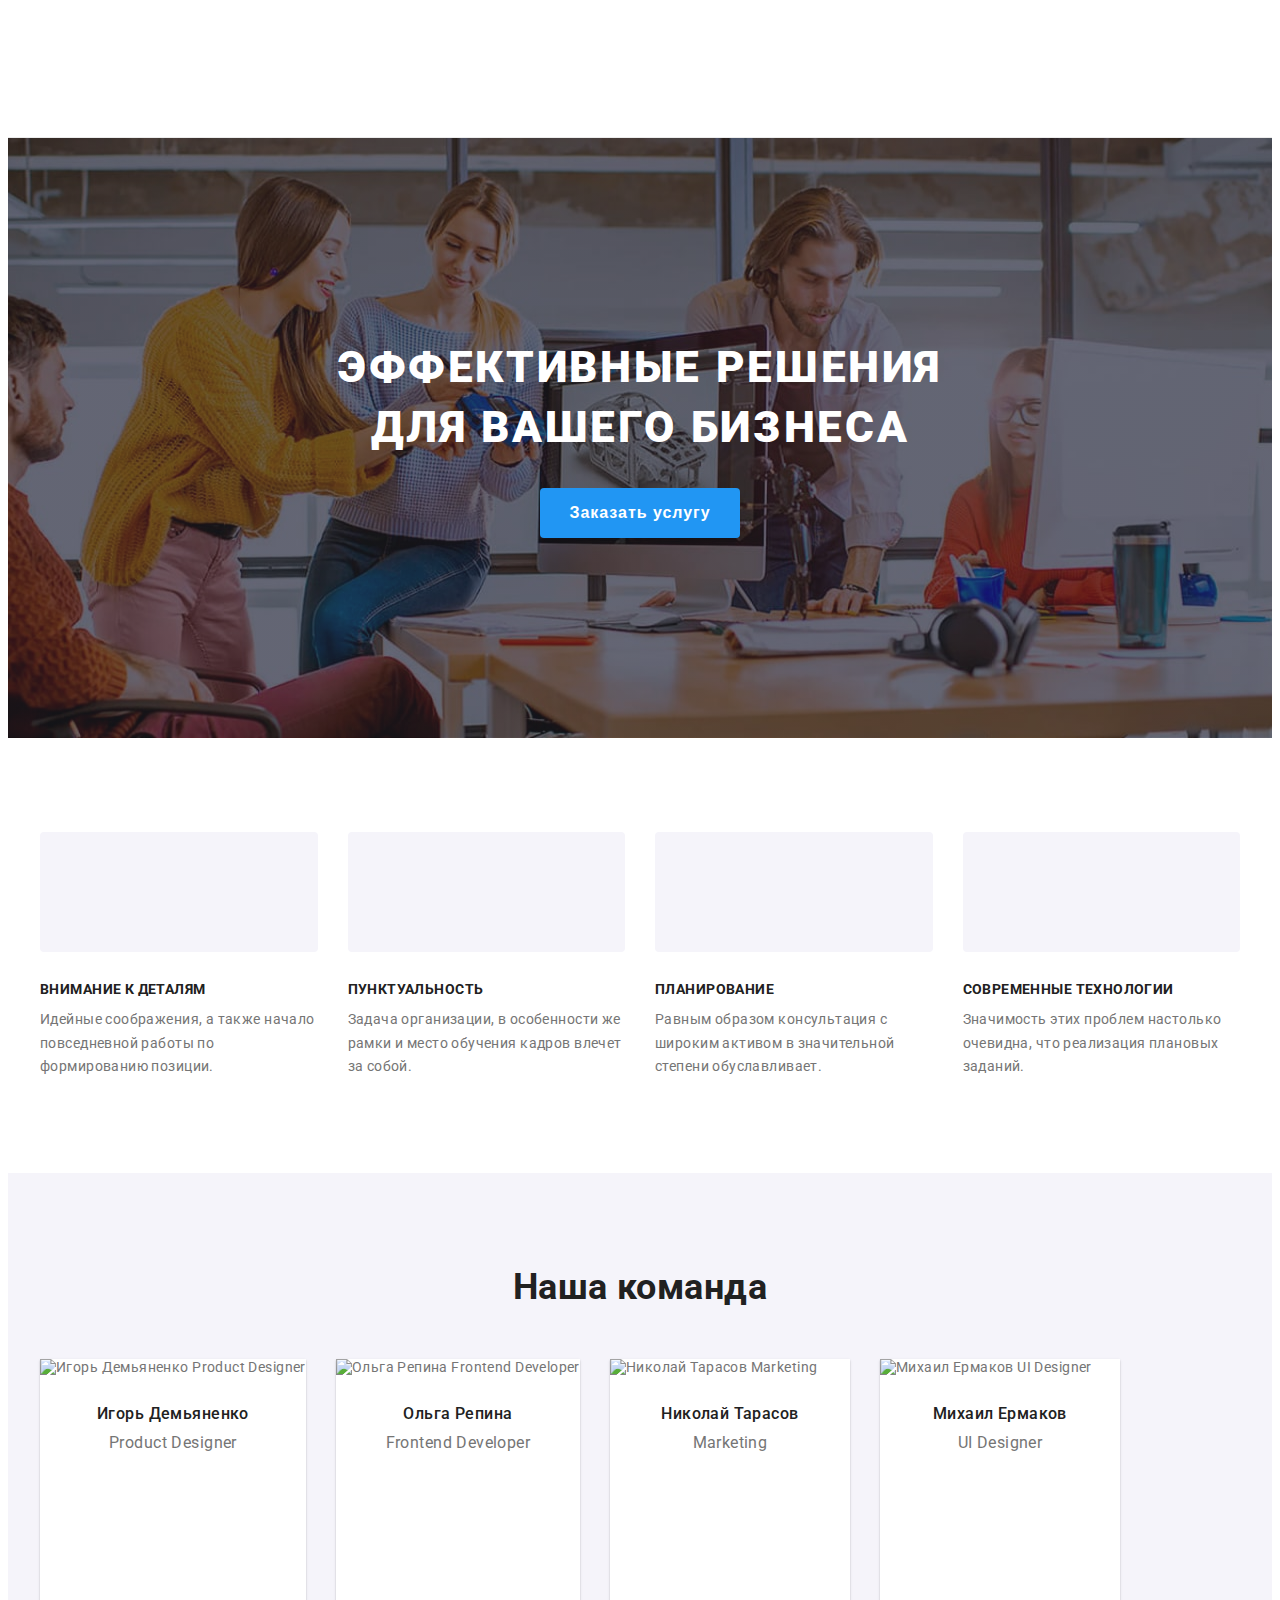
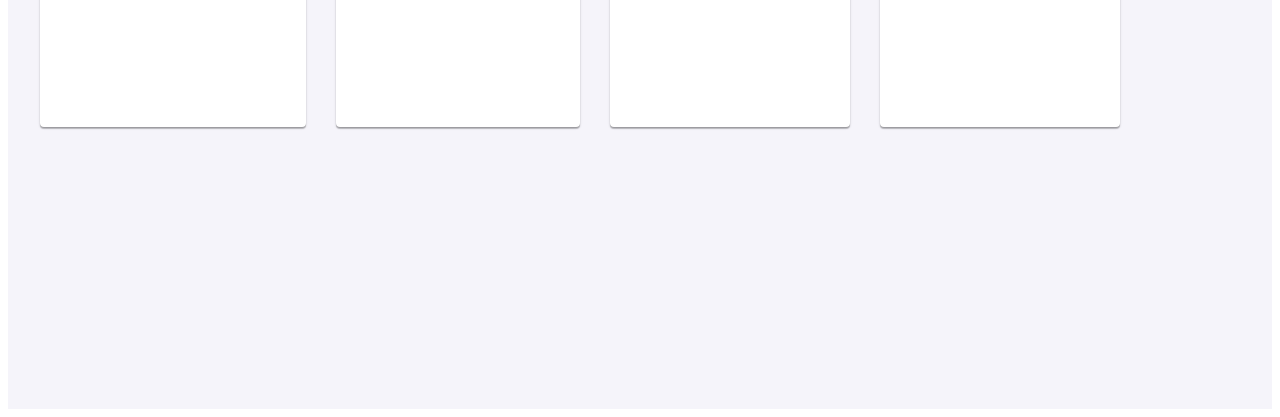
==== index.html @ f674609f "перші секції" ====
<!DOCTYPE html>
<html lang="ru">

<head>
    <meta charset="UTF-8">
    <meta http-equiv="X-UA-Compatible" content="IE=edge">
    <meta name="viewport" content="width=device-width, initial-scale=1.0">
    <title>WebStudio</title>
    <link rel="preconnect" href="https://fonts.googleapis.com">
    <link rel="preconnect" href="https://fonts.gstatic.com" crossorigin>
    <link href="https://fonts.googleapis.com/css2?family=Raleway:wght@700&family=Roboto:wght@400;500;700;900&display=swap" rel="stylesheet">
    <link rel="stylesheet" href="https://cdnjs.cloudflare.com/ajax/libs/modern-normalize/1.1.0/modern-normalize.min.css" integrity="sha512-wpPYUAdjBVSE4KJnH1VR1HeZfpl1ub8YT/NKx4PuQ5NmX2tKuGu6U/JRp5y+Y8XG2tV+wKQpNHVUX03MfMFn9Q==" crossorigin="anonymous" referrerpolicy="no-referrer"/>
    <link rel="stylesheet" href="./css/style.css">
    <link rel="stylesheet" href="./css/main.min.css">
</head>
<body>
    <!--------------------------------- HEADER ------------->
     <header class="header">
        <!-- <div class="container">
            <a href="./index.html" class="header__logo logo link">
                <span class="header__logo__style"> Web</span>Studio
            </a>
            <nav class="navigation">
                <ul class="menu-list list">
                    <li class=" menu-list__item "> 
                        <a href="./index.html" class="menu-list__link link current">Студия</a>
                    </li>
                    <li class=" menu-list__item "> 
                        <a href="./portfolio.html" class="menu-list__link link ">Портфолио </a>
                    </li>
                    <li class=" menu-list__item">
                        <a href="" class="menu-list__link link">Контакты </a>
                    </li>
                </ul>
            </nav>
            <ul class="connect list">
                <li class="connect__item">
                    <a href="mailto:info@devstudio.com" class="connect__mail link ">
                        <svg class="header-letter" width="16" height="12">
                        <use href="./images/icons.svg#icon-letter"></use>
                      </svg>info@devstudio.com</a>
                </li>
                <li class="connect__item">
                    <a href="Tel:+380961111111" class="connect__tel link ">
                        <svg class="header-letter" width="10" height="16">
                        <use href="./images/icons.svg#icon-phone"></use>
                      </svg> +380961111111 </a>
                </li>
            </ul>
        </div> -->
    </header> 
    <!----------------------------- HERO ---------------->
    <main>
        <section class="hero">
            <div class="conteiner">
                <h1 class="hero__tittle"> Эффективные решения для вашего бизнеса
                </h1>
                <button type="button" class="hero__btn" data-modal-open> Заказать услугу</button > 
            </div> 
        </section>
        <!-----------------------------ADVANTAGE ---------------->
        <section class="advantage">
            <div class="container">
                <ul class="advantage-list list">
                    <li class="advantage-list__item">
                        <div class="advantage-icons" >
                        <svg class="icons" width="70" height="70">
                            <use href="./images/icons.svg#icon-antenna"></use>
                        </svg>
                    </div>
                        <h3 class="advantage-list__item__tittle">Внимание к деталям</h3>
                        <p class="advantage-list__item__sub-tittle">Идейные соображения, а также начало повседневной работы по формированию позиции.</p>
                    </li>
                    <li class="advantage-list__item">
                        <div class="advantage-icons">
                        <svg class="icons" width="70" height="70">
                            <use href="./images/icons.svg#icon-clock"></use>
                        </svg>
                    </div>
                        <h3 class="advantage-list__item__tittle">Пунктуальность</h3>
                        <p class="advantage-list__item__sub-tittle">Задача организации, в особенности же рамки и место обучения кадров влечет за собой.</p>
                    </li>
                    <li class="advantage-list__item">
                        <div class="advantage-icons">
                        <svg class="icons" width="70" height="70">
                            <use href="./images/icons.svg#icon-diagram"></use>
                        </svg>
                    </div>
                        <h3 class="advantage-list__item__tittle">Планирование</h3>
                        <p class="advantage-list__item__sub-tittle">Равным образом консультация с широким активом в значительной степени обуславливает.</p>
                    </li>
                    <li class="advantage-list__item">
                        <div class="advantage-icons">
                        <svg class="icons" width="70" height="70">
                            <use href="./images/icons.svg#icon-astronaut"></use>
                        </svg>
                    </div>
                        <h3 class="advantage-list__item__tittle">Современные технологии</h3>
                        <p class="advantage-list__item__sub-tittle">Значимость этих проблем настолько очевидна, что реализация плановых заданий.</p>
                    </li>
                </ul>
            </div>
        </section> 
        <!-----------------------------WORK ---------------->
        <!-- <section class="work">
            <div class="container">
                <h2 class="work__tittle ">Чем мы занимаемся</h2>
                <ul class="work-list list">
                    <li class="work-list__item"> 
                        <p class="work-list__text">Десктопные приложения</p>
                        <img src="./images/img1.jpg " alt="Планирование" width=370>
                    </li>
                    <li class="work-list__item">
                        <p class="work-list__text">Мобильные приложения</p>
                         <img src="./images/img2.jpg " alt="Веб розробка " width=370>
                        </li>
                    <li class="work-list__item">
                        <p class="work-list__text">Дизайнерские решения</p>
                        <img src=" ./images/img3.jpg " alt="Дизайн " width=370>
                    </li>
                </ul>
            </div>
        </section> -->
        <!-----------------------------TEAM ---------------->
        <section class="team">
            <div class="container">
                <h2 class="team__tittle ">Наша команда</h2>
                <ul class="team-list list">
                    <li class="team-list__item"> 
                        <picture>
                            <source srcset="" media="(min-width:1200px)">
                        <source srcset="" media="(min-width:768px)">
                    <source srcset="" media="(min-width:480px)">
                    <img src=" ./images/team1.jpg " alt="Игорь Демьяненко Product Designer ">
            <!-- <source srcset="./img/igor-1x.jpg 1x, ./img/igor-2x.jpg 2x" media="(min-width: 1200px)" /> -->

                </picture>
                       
                        <div class="team-name">
                            <h3 class="team-name__tittle"> Игорь Демьяненко</h3>
                            <p class="team-name__sub-text" lang="en">Product Designer</p>
                            <ul class="icons-list list">
                                <li class="icons-list__item">
                                    <a href=""class="icons-list__link link">
                                    <svg   width="20" height="20">
                                        <use href="./images/icons.svg#icon-instagram">
                                </use></svg></a></li>
                                <li class="icons-list__item">
                                    <a href=""class="icons-list__link link">
                                    <svg   width="20" height="20">
                                        <use href="./images/icons.svg#icon-twitter">
                                </use></svg></a></li>
                                <li class="icons-list__item">
                                    <a href=""class="icons-list__link link">
                                    <svg   width="20" height="20">
                                        <use href="./images/icons.svg#icon-facebook">
                                </use></svg></a></li>
                                <li class="icons-list__item">
                                    <a href=""class="icons-list__link link">
                                    <svg   width="20" height="20">
                                        <use href="./images/icons.svg#icon-linkedin">
                                </use></svg></a></li>
                            </ul>
                        </div>
                    </li>
                    <li class="team-list__item">
                        <img src=" ./images/team2.jpg " alt="Ольга Репина Frontend Developer " width=270>
                        <div class="team-name">
                            <h3 class="team-name__tittle">Ольга Репина </h3>
                            <p class="team-name__sub-text" lang="en">Frontend Developer</p>
                            <ul class="icons-list list">
                                <li class="icons-list__item">
                                    <a href=""class="icons-list__link link" >
                                    <svg  width="20" height="20">
                                        <use href="./images/icons.svg#icon-instagram">
                                </use></svg></a></li>
                                <li class="icons-list__item">
                                    <a href=""class="icons-list__link link">
                                    <svg   width="20" height="20">
                                        <use href="./images/icons.svg#icon-twitter">
                                </use></svg></a></li>
                                <li class="icons-list__item">
                                    <a href=""class="icons-list__link link">
                                    <svg   width="20" height="20">
                                        <use href="./images/icons.svg#icon-facebook">
                                </use></svg></a></li>
                                <li class="icons-list__item">
                                <a href=""class="icons-list__link link" >
                                    <svg  width="20" height="20">
                                        <use href="./images/icons.svg#icon-linkedin">
                                </use></svg></a></li>
                            </ul>
                        </div>
                    </li>
                    <li class="team-list__item">
                        <img src=" ./images/team3.jpg " alt="Николай Тарасов Marketing " width=270>
                        <div class="team-name">
                            <h3 class="team-name__tittle">Николай Тарасов </h3>
                            <p class="team-name__sub-text" lang="en">Marketing</p>
                            <ul class="icons-list list">
                                <li class="icons-list__item">
                                    <a href=""class="icons-list__link link">
                                    <svg   width="20" height="20">
                                        <use href="./images/icons.svg#icon-instagram">
                                </use></svg></a></li>
                                <li class="icons-list__item">
                                    <a href=""class="icons-list__link link">
                                    <svg   width="20" height="20">
                                        <use href="./images/icons.svg#icon-twitter">
                                </use></svg></a></li>
                                <li class="icons-list__item">
                                    <a href=""class="icons-list__link link" >
                                    <svg  width="20" height="20">
                                        <use href="./images/icons.svg#icon-facebook">
                                </use></svg></a></li>
                                <li class="icons-list__item">
                                    <a href=""class="icons-list__link link">
                                    <svg   width="20" height="20">
                                        <use href="./images/icons.svg#icon-linkedin">
                                </use></svg></a></li>
                            </ul>
                        </div>
                    </li>
                    <li class="team-list__item">
                        <img src="./images/team4.jpg " alt=" Михаил Ермаков UI Designer " width=270>
                        <div class="team-name">
                            <h3 class="team-name__tittle">Михаил Ермаков </h3>
                            <p class="team-name__sub-text" lang="en">UI Designer</p>
                            <ul class="icons-list list">
                                <li class="icons-list__item">
                                    <a href="" class="icons-list__link link">
                                    <svg   width="20" height="20">
                                        <use href="./images/icons.svg#icon-instagram">
                                </use></svg></a></li>
                                <li class="icons-list__item">
                                    <a href=""class="icons-list__link link">
                                    <svg   width="20" height="20">
                                        <use href="./images/icons.svg#icon-twitter">
                                </use></svg></a></li>
                                <li class="icons-list__item">
                                    <a href=""class="icons-list__link link">
                                    <svg   width="20" height="20">
                                        <use href="./images/icons.svg#icon-facebook">
                                </use></svg></a></li>
                                <li class="icons-list__item">
                                    <a href="" class="icons-list__link link">
                                    <svg   width="20" height="20">
                                        <use href="./images/icons.svg#icon-linkedin">
                                </use></svg></a></li> 
                            </ul>
                        </div>
                    </li>
                </ul>
            </div>
        </section>
        <!-----------------------------CLIENTS---------------->
        <!-- <section class="clients">
            <div class="container">
            <h2 class="clients__tittle">Постоянные клиенты</h2>
            <ul class="clients-list list">
                <li class="clients-list__item">
                    <a href="" class="clients-list__link link">
                    <svg width="106" height="60">
                        <use href="./images/icons.svg#icon-logo1">
                    </use></svg></a></li>
                <li class="clients-list__item">
                    <a href="" class="clients-list__link link">
                    <svg width="106" height="60">
                        <use href="./images/icons.svg#icon-logo2">
                    </use></svg></a></li>
                <li class="clients-list__item">
                    <a href="" class="clients-list__link link">
                    <svg width="106" height="60">
                        <use href="./images/icons.svg#icon-logo3">
                    </use></svg></a></li>
                <li class="clients-list__item">
                    <a href="" class="clients-list__link link">
                    <svg width="106" height="60"
                    ><use href="./images/icons.svg#icon-logo4">
                    </use></svg></a></li>
                <li class="clients-list__item">
                    <a href="" class="clients-list__link link">
                    <svg width="106" height="60">
                        <use href="./images/icons.svg#icon-logo5">
                    </use></svg></a></li>
                <li class="clients-list__item">
                    <a href="" class="clients-list__link link">
                    <svg width="106" height="60">
                        <use href="./images/icons.svg#icon-logo6">
                    </use></svg></a></li>
            </ul></div>
        </section>
    </main> -->
    <!-----------------------------FOOTER-CONTACTS---------------->
    <!-- <footer class="footer">
        <div class=" container">
           <div class="contact">
                <a href="./index.html" class="footer__logo link">
            <span class="footer__logo__style"> Web</span>Studio
        </a>
        <address class="address ">
        <ul class="address-list list">
            <li class="address-list__item">
                <a href="https://goo.gl/maps/p9jRP7iRodz7BPSg7
                " class="address-list__item__link link" target="_blank">
                 г. Киев, пр-т Леси Украинки, 26
                </a>
            </li>
            <li class="address-list__item">
                <a href="mailto:info@devstudio.com" class="address-list__mail-link link ">
                    info@devstudio.com
                </a>
            </li>
            <li class="address-list__item">
                <a href="Tel:+380961111111" class="address-list__tel-link link">
                     +380961111111
                    </a>
            </li>
        </ul>
        </address>
    </div> -->
    <!-- ------------------------------------FOOTER-CONTACTS-ICONS-------------------- --------- -->
            <!-- <div class="contacts-icons">
                <h2 class="contacts-icons__tittle">присоединяйтесь</h2>
                <ul class="contacts-icons-list list">
                    <li class="contacts-icons-list__item">
                        <a href="" class="contacts-icons-list__link link">
                            <svg width="20" height="20">
                                <use href="./images/icons.svg#icon-instagram">
                                </use></svg></a></li>
                    <li class="contacts-icons-list__item">
                        <a href="" class="contacts-icons-list__link link">
                            <svg width="20" height="20">
                                <use href="./images/icons.svg#icon-twitter">
                                </use></svg></a></li>
                    <li class="contacts-icons-list__item">
                        <a href="" class="contacts-icons-list__link link">
                            <svg width="20" height="20">
                                <use href="./images/icons.svg#icon-facebook">
                                </use></svg></a></li>
                    <li class="contacts-icons-list__item">
                        <a href="" class="contacts-icons-list__link link">
                            <svg width="20" height="20">
                                <use href="./images/icons.svg#icon-linkedin">
                                </use></svg></a></li>
            </div> -->
        <!-- --------------------------------SUBSCRIBE------------------------------- -->
        <!-- <div class="subscribe">
        <form class="subscribe-form ">
        <div class="subscribe-mail">
        <label for="subscribe-mail" class="subscribe-mail__label">Подпишитесь на рассылку</label>
        <input class="subscribe-mail__input" type="email" name="email" id="subscribe-mail" autofocus required placeholder="E-mail">
        </div>
        <button type="submit" class="subscribe-form__button">Подписаться
            <svg class="subscribe-form__icon" width="24" height="24">
                <use href="./images/icons.svg#icon-telegram"></use></svg>
        </button>
    </form>
    </div>
    </div>
    </footer> -->
    <!-------------------- --------MODAL-------------------------->
    <!-- <div class="backdrop is-hidden" data-modal> 
        <div class="modal" >
            <button class="modal__button" type="button" data-modal-close>
            <svg class="modal__icon-vector" width="11" height="11">
            <use href="./images/icons.svg#icon-vector">
            </use>
            </svg>
            </button>
    <p class="modal__tittle" >Оставьте свои данные, мы вам перезвоним</p> -->
    <!-- --------------ORDER-FORM---------------- -->
    <!-- <form name="signup_form" autocomplete="on" novalidate class="order">
        <div class="field">
            <label for="name" class="field__label">Имя</label>
           <div class="wrap">
            <input class="wrap__input"  type="text" name="username" id="name" autofocus required  />
            <svg class="wrap__icon" width="18"  height="18" >
                <use href="./images/icons.svg#icon-person"></use>
            </svg>
            </div>
        </div>
        <div class="field">
            <label for="tel" class="field__label"> Телефон</label>
            <div class="wrap">
            <input class="wrap__input" type="tel" name="tel" id="tel" autofocus required> 
        <svg class="wrap__icon" width="18" height="18" >
            <use href="./images/icons.svg#icon-number"></use>
        </svg>
        </div></div>
        <div class="field">
            <label for="mail" class="field__label">Почта</label>
            <div class="wrap">
            <input class="wrap__input"  type="email" name="email" id="mail" autofocus required>
        <svg class="wrap__icon" width="18" height="18" >
            <use href="./images/icons.svg#icon-email"></use>
        </svg>
        </div></div>
        <div class="field">
        <label for="coment" class="field__label">Комментарий</label>
        <textarea class="field__coment" name="" id="coment" cols="30" rows="10" placeholder="Введите текст" autofocus>
        </textarea>
        </div>
        <div class="license">
            <label  class="license__text">
                <input class="license__input" type="checkbox" name="privacy"/>
                <svg class="license__icon" width="16" height="15">
                <use href="./images/icons.svg#icon-check">
                </use>
            </svg>
            Соглашаюсь с рассылкой и принимаю
                <a href="" class="license__link">Условия договора</a></label>
            </div>
        <button type="submit" class="order__btn">Отправить</button>
    </form>
    </div>
</div> -->
    <script src="./js/modal.js#icon-vector"> 
    </script>
</body>
</html>
---- css/main.min.css ----
:root{--header-color: #ffffff;--first-tittle-color: #ffffff;--second-tittle-color: #212121;--text-tittle-color: #757575;--accent-color: #2196f3;--basic-color: #2f303a;--contacts-color: rgba(255, 255, 255, 0.6);--background-team: #F5F4FA;--icon: #AFB1B8;--border-color-one: rgba(33, 33, 33, 0.2);--first-item-color: #EEEEEE}p,h1,h2,h3,h4,h5,h6{margin:0}ul,ol{margin:0;padding:0}button{cursor:pointer}.container{width:100%;padding-left:15px;padding-right:15px;margin:0 auto}@media screen and (min-width: 480px){.container{max-width:480px}}@media screen and (min-width: 768px){.container{max-width:768px}}@media screen and (min-width: 1200px){.container{max-width:1200px}}body{font-family:"Roboto", sans-serif;color:var(--text-tittle-color);letter-spacing:0.03em;font-size:14px;background-color:var(--first-tittle-color)}.list{list-style:none}.link{text-decoration:none}.header{padding-top:24px;padding-bottom:25px;min-height:80px;border-bottom:1px solid #ECECEC}.header .container,.header .navigation{display:flex;align-items:center}.navigation{display:none}.header__logo{font-family:'Raleway';font-weight:700;font-size:26px;line-height:1.19;margin-right:93px;color:var(--second-tittle-color)}.header__logo__style{color:var(--accent-color)}.menu-list{display:flex;margin-left:auto}.menu-list__item:not(:last-child){margin-right:50px}.menu-list__link{font-weight:500;font-size:14px;line-height:1.14;letter-spacing:0.02em;color:var(--second-tittle-color);transition:color 250ms cubic-bezier(0.4, 0, 0.2, 1)}.menu-list__link:hover,.menu-list__link:focus{color:var(--accent-color)}.current{position:relative}.current:after{display:block;content:"";width:100%;height:4px;position:absolute;bottom:-33px;background-color:var(--accent-color);color:var(--accent-color);transition:fill 250ms cubic-bezier(0.4, 0, 0.2, 1)}.header-letter{margin-right:10px;fill:currentColor}.connect{display:flex;margin-left:auto}.connect{display:none}.connect__mail,.connect__tel{font-weight:500;font-size:14px;line-height:1.14;letter-spacing:0.02em;display:flex;color:var(--text-tittle-color);transition:color 250ms cubic-bezier(0.4, 0, 0.2, 1)}.connect__mail{margin-right:30px}.connect__mail:hover,.connect__mail:focus{color:var(--accent-color)}.connect__tel:hover,.connect__tel:focus{color:var(--accent-color)}.hero{padding-top:118px;padding-bottom:118px;background-image:linear-gradient(to top, rgba(47,48,58,0.4), rgba(47,48,58,0.4)),url(../images/hero-mobile-1x-min.jpg);max-width:1600px;background-repeat:no-repeat;background-position:center;background-size:cover;margin-left:auto;margin-right:auto}@media (min-device-pixel-ratio: 2), (min-resolution: 192dpi), (min-resolution: 2dppx){.hero{background-image:linear-gradient(to top, rgba(47,48,58,0.4), rgba(47,48,58,0.4)),url(../images/hero-mobile-2x-min.jpg)}}@media screen and (min-width: 768px){.hero{background-image:linear-gradient(to top, rgba(47,48,58,0.4), rgba(47,48,58,0.4)),url(../images/hero-tablet-1x-min.jpg)}}@media screen and (min-width: 768px) and (min-device-pixel-ratio: 2), screen and (min-width: 768px) and (min-resolution: 192dpi), screen and (min-width: 768px) and (min-resolution: 2dppx){.hero{background-image:linear-gradient(to top, rgba(47,48,58,0.4), rgba(47,48,58,0.4)),url(../images/hero-tablet-2x-min.jpg)}}@media screen and (min-width: 1200px){.hero{padding-top:200px;padding-bottom:200px;background-image:linear-gradient(to top, rgba(47,48,58,0.4), rgba(47,48,58,0.4)),url(../images/hero-desck-top-1x-min.jpg)}}@media screen and (min-width: 1200px) and (min-device-pixel-ratio: 2), screen and (min-width: 1200px) and (min-resolution: 192dpi), screen and (min-width: 1200px) and (min-resolution: 2dppx){.hero{background-image:linear-gradient(to top, rgba(47,48,58,0.4), rgba(47,48,58,0.4)),url(../images/hero-desck-top-2x-min.jpg)}}.hero__tittle{font-weight:900;font-size:26px;line-height:1.62;text-align:center;letter-spacing:0.06em;text-transform:uppercase;max-width:360px;margin-left:auto;margin-right:auto;margin-bottom:30px;color:var(--first-tittle-color)}@media screen and (min-width: 1200px){.hero__tittle{font-size:44px;line-height:1.36;max-width:696px}}.hero__btn{font-weight:700;font-size:16px;line-height:1.88;display:block;align-items:center;text-align:center;letter-spacing:0.06em;margin-left:auto;margin-right:auto;background:var(--accent-color);box-shadow:0px 4px 4px rgba(0,0,0,0.15);border-radius:4px;border:none;min-width:200px;height:50px;color:var(--first-tittle-color)}.backdrop{position:fixed;width:100%;height:100%;background:rgba(0,0,0,0.2);top:0;opacity:1;transition:opacity 250ms cubic-bezier(0.4, 0, 0.2, 1),visibility 250ms cubic-bezier(0.4, 0, 0.2, 1)}.modal{padding-left:41px;padding-top:40px;padding-right:39px;padding-bottom:40px;position:absolute;top:50%;left:50%;transform:translate(-50%, -50%);width:528px;min-height:581px;background:var(--first-tittle-color);box-shadow:0px 1px 3px rgba(0,0,0,0.12),0px 1px 1px rgba(0,0,0,0.14),0px 2px 1px rgba(0,0,0,0.2);border-radius:4px}.modal__icon-vector:hover,.modal__icon-vector:focus{fill:var(--accent-color)}.is-hidden{opacity:0;pointer-events:none;visibility:hidden}.modal__button{position:absolute;right:8px;top:10px;width:30px;height:30px;background:var(--first-tittle-color);border:1px solid rgba(0,0,0,0.1);box-sizing:border-box;border-radius:100%;display:flex;align-items:center;justify-content:center}.modal__tittle{margin-bottom:12px;font-weight:700;font-size:20px;line-height:1, 15;text-align:center;color:var(--second-tittle-color);text-align:center}.field{margin-bottom:10px}.field__label{font-weight:400;font-size:12px;line-height:1, 6;letter-spacing:0.01em;color:var(--text-tittle-color)}.wrap{margin-top:4px;position:relative}.wrap__input{width:448px;height:40px;border:1px solid var(--border-color-one);box-sizing:border-box;border-radius:4px;padding-left:30px;padding-top:11px;padding-bottom:11px;outline:none}.wrap__input:focus{border-color:var(--accent-color)}.wrap__icon{position:absolute;left:8px;top:50%;transform:translateY(-50%)}.wrap__input:focus+.wrap__icon{fill:var(--accent-color)}.field__coment{margin-top:4px;padding-left:16px;padding-top:12px;width:448px;height:120px;border:1px solid var(--border-color-one);box-sizing:border-box;resize:none}.field__coment:focus{outline-color:var(--accent-color)}.license{display:flex;justify-content:center;margin:0 auto;margin-top:20px;margin-bottom:30px;width:100%;line-height:1.71}.license__icon{box-shadow:0px 1px 3px rgba(0,0,0,0.12),0px 1px 1px rgba(0,0,0,0.14),0px 2px 1px rgba(0,0,0,0.2);border-radius:4px;border:2px solid var(--second-tittle-color);fill:transparent}.license__input{-webkit-appearance:none;-moz-appearance:none;appearance:none}.license__input:checked+.license__icon{background-color:var(--accent-color);border:none;fill:var(--first-tittle-color)}.license__link{color:var(--accent-color)}.order__btn{margin:0 auto;color:var(--first-tittle-color);background-color:var(--accent-color);box-shadow:0px 4px 4px rgba(0,0,0,0.15);border-radius:4px;border:none;font-weight:700;font-size:16px;line-height:1.88;display:block;align-items:center;text-align:center;letter-spacing:0.06em;padding:10px 55px}.advantage{padding-top:60px;padding-bottom:60px}@media screen and (min-width: 1200px){.advantage{padding-top:94px;padding-bottom:94px}}.advantage-list{margin-bottom:-30px}@media screen and (min-width: 768px){.advantage-list{display:flex;margin-right:-30px;flex-wrap:wrap}}.advantage-list__item{margin-bottom:30px}@media screen and (min-width: 768px){.advantage-list__item{width:calc(100% / 2 - 30px);margin-right:30px}}@media screen and (min-width: 1200px){.advantage-list__item{width:calc(100% / 4 - 30px)}}.advantage-icons{height:120px;background:var(--background-team);border-radius:4px;display:flex;align-items:center;justify-content:center;margin-bottom:30px}.advantage-list__item__tittle{line-height:1.14;text-transform:uppercase;font-size:14px;letter-spacing:0.03em;color:var(--second-tittle-color);margin-bottom:10px;text-align:center}@media screen and (min-width: 768px){.advantage-list__item__tittle{text-align:left}}.advantage-list__item__sub-tittle{font-size:14px;line-height:1.71;letter-spacing:0.03em;color:var(--text-tittle-color)}.work{padding-bottom:94px}.work__tittle{margin-bottom:50px;font-size:36px;line-height:1.16;text-align:center;color:var(--second-tittle-color)}.work-list{display:flex;position:relative}.work-list__text{bottom:5px;width:370px;height:70px;padding-top:27px;padding-bottom:27px;position:absolute;font-style:normal;font-weight:700;font-size:14px;line-height:1.14;text-align:center;text-transform:uppercase;background:rgba(47,48,58,0.8);color:var(--first-tittle-color)}.work-list__item:not(:last-child){margin-right:30px}.team{min-height:648px;background:var(--background-team);padding-bottom:94px;padding-top:94px}.team__tittle{margin-bottom:50px;font-size:36px;line-height:1.16;text-align:center;color:var(--second-tittle-color)}.team-list{display:flex}.team-list__item{background-color:var(--first-tittle-color);max-width:270px;min-height:368px;box-shadow:0px 1px 3px rgba(0,0,0,0.12),0px 1px 1px rgba(0,0,0,0.14),0px 2px 1px rgba(0,0,0,0.2);border-radius:0px 0px 4px 4px}.team-list__item:not(:last-child){margin-right:30px}.team-name{padding-top:30px;padding-bottom:30px}.team-name__tittle{font-weight:500;font-size:16px;line-height:1.18;text-align:center;color:var(--second-tittle-color)}.team-name__sub-text{margin-top:10px;font-size:16px;line-height:1.18;text-align:center}.icons-list{margin:16px 32px 0 32px;display:flex;justify-content:center}.icons-list:not(:last-child){margin-right:10px}.icons-list__link{display:flex;justify-content:center;align-items:center;border-radius:50%;width:44px;height:44px;fill:var(--icon);transition:fill 250ms cubic-bezier(0.4, 0, 0.2, 1),background-color 250ms cubic-bezier(0.4, 0, 0.2, 1)}.icons-list__link:hover,.icons-list__link:focus{fill:var(--first-tittle-color);background-color:var(--accent-color)}.clients{padding-top:94px;padding-bottom:94px}.clients__tittle{font-weight:700;font-size:36px;line-height:1.16;text-align:center;color:var(--second-tittle-color);margin-bottom:50px}.clients-list{display:flex;justify-content:center}.clients-list__item:not(:last-child){margin-right:30px}.clients-list__link{width:170px;height:92px;border:1px solid var(--icon);border-radius:4px;display:flex;justify-content:center;align-items:center;fill:var(--icon);transition:fill 250ms cubic-bezier(0.4, 0, 0.2, 1)}.clients-list__link:hover,.clients-list__link:focus{border:1px solid var(--accent-color);border-radius:4px;fill:var(--accent-color)}.footer{min-height:252px;padding-top:60px;padding-bottom:60px;background:var(--basic-color)}.footer>.container{display:flex}.footer__logo{font-family:'Raleway';font-weight:700;font-size:26px;line-height:1.19;color:var(--first-tittle-color)}.footer__logo__style{color:var(--accent-color)}.address{margin-top:20px}.address-list__item{margin-bottom:9px}.address-list__item__link{font-style:normal;font-size:14px;line-height:1.71;letter-spacing:0.03em;color:var(--first-tittle-color)}.address-list__item__link{margin-top:9px}.address-list__mail-link,.address-list__tel-link{font-style:normal;font-weight:400;font-size:14px;line-height:1.71;color:var(--contacts-color);transition:color 250ms cubic-bezier(0.4, 0, 0.2, 1)}.address-list__mail-link:hover,.address-list__mail-link:focus{color:var(--accent-color)}.address-list__tel-link:hover,.address-list__tel-link:focus{color:var(--accent-color)}.contacts-icons__tittle{font-size:14px;line-height:1.14;text-transform:uppercase;color:var(--first-tittle-color)}.contacts-icons-list{display:flex}.contacts-icons-list{margin-top:20px}.contacts-icons{width:206px;height:80px;margin-left:70px}.contacts-icons-list__item:not(:last-child){margin-right:10px}.contacts-icons-list__link{display:flex;justify-content:center;align-items:center;width:44px;height:44px;border-radius:50%;background-color:rgba(255,255,255,0.1);fill:var(--first-tittle-color);transition:color 250ms cubic-bezier(0.4, 0, 0.2, 1),background-color 250ms cubic-bezier(0.4, 0, 0.2, 1)}.contacts-icons-list__link:hover,.contacts-icons-list__link:focus{background-color:var(--accent-color)}.subscribe{margin-left:93px}.subscribe-form{display:flex;align-items:flex-end}.subscribe-mail{display:flex;flex-direction:column}.subscribe-mail__label{margin-bottom:20px;font-family:'Roboto';font-style:normal;font-weight:700;font-size:14px;line-height:16px;letter-spacing:0.03em;text-transform:uppercase;color:var(--first-tittle-color)}.subscribe-mail__input{min-width:358px;height:50px;border:1px solid rgba(255,255,255,0.3);filter:drop-shadow(0px 4px 4px rgba(0,0,0,0.15));border-radius:4px;background-color:transparent;padding-left:16px;font-family:'Roboto';font-style:normal;font-weight:400;font-size:16px;line-height:1.25;display:flex;align-items:center;letter-spacing:0.03em;color:var(--first-tittle-color)}.subscribe-mail__input::placeholder{font-family:'Roboto';font-style:normal;font-weight:400;font-size:16px;line-height:1.25;display:flex;align-items:center;letter-spacing:0.03em;color:rgba(255,255,255,0.6)}.subscribe-form__button{position:relative;margin-left:12px;height:50px;padding:10px 29px;padding-right:62px;background-color:var(--accent-color);border-radius:4px;font-family:'Roboto';font-style:normal;font-weight:700;font-size:16px;line-height:1.88;display:flex;align-items:center;text-align:center;letter-spacing:0.06em;border:none;color:var(--first-tittle-color)}.subscribe-form__icon{right:28px;top:13px;position:absolute;fill:var(--first-tittle-color);background-size:contain}.field{margin-bottom:10px}.field__label{font-weight:400;font-size:12px;line-height:1, 6;letter-spacing:0.01em;color:var(--text-tittle-color)}.wrap{margin-top:4px;position:relative}.wrap__input{width:448px;height:40px;border:1px solid var(--border-color-one);box-sizing:border-box;border-radius:4px;padding-left:30px;padding-top:11px;padding-bottom:11px;outline:none}.wrap__input:focus{border-color:var(--accent-color)}.wrap__icon{position:absolute;left:8px;top:50%;transform:translateY(-50%)}.wrap__input:focus+.wrap__icon{fill:var(--accent-color)}.field__coment{margin-top:4px;padding-left:16px;padding-top:12px;width:448px;height:120px;border:1px solid var(--border-color-one);box-sizing:border-box;resize:none}.field__coment:focus{outline-color:var(--accent-color)}.license{display:flex;justify-content:center;margin:0 auto;margin-top:20px;margin-bottom:30px;width:100%;line-height:1.71}.license__icon{box-shadow:0px 1px 3px rgba(0,0,0,0.12),0px 1px 1px rgba(0,0,0,0.14),0px 2px 1px rgba(0,0,0,0.2);border-radius:4px;border:2px solid var(--second-tittle-color);fill:transparent}.license__input{-webkit-appearance:none;-moz-appearance:none;appearance:none}.license__input:checked+.license__icon{background-color:var(--accent-color);border:none;fill:var(--first-tittle-color)}.license__link{color:var(--accent-color)}.order__btn{margin:0 auto;color:var(--first-tittle-color);background-color:var(--accent-color);box-shadow:0px 4px 4px rgba(0,0,0,0.15);border-radius:4px;border:none;font-weight:700;font-size:16px;line-height:1.88;display:block;align-items:center;text-align:center;letter-spacing:0.06em;padding:10px 55px}.catalog{padding-top:94px;padding-bottom:94px}.catalog-list{margin-bottom:50px;display:flex;justify-content:center}.catalog-list__item:not(:last-child){margin-right:8px}.catalog-list__btn{padding:6px 22px;border:none;font-weight:500;font-size:16px;line-height:1.62;text-align:center;color:var(--second-tittle-color);background:var(--background-team);border-radius:4px;transition:fill 250ms cubic-bezier(0.4, 0, 0.2, 1),background-color 250ms cubic-bezier(0.4, 0, 0.2, 1)}.catalog-list__btn:hover,.catalog-list__btn:focus{box-shadow:0px 3px 1px rgba(0,0,0,0.1),0px 1px 2px rgba(0,0,0,0.08),0px 2px 2px rgba(0,0,0,0.12);border-radius:4px;color:var(--first-tittle-color);background-color:var(--accent-color)}.projects-list{margin-right:-30px;margin-bottom:-30px}.projects-list__item{flex-basis:calc(100% / 3 - 30px);margin-right:30px;margin-bottom:30px;border:1px solid var(--first-item-color);width:370px;min-height:404px;position:relative}.projects-list__item:hover{box-shadow:0px 1px 1px rgba(0,0,0,0.12),0px 4px 4px rgba(0,0,0,0.06),1px 4px 6px rgba(0,0,0,0.16)}.projects-list__item:hover:hover .projects-content__text{transform:translate(0)}.projects-content{overflow:hidden;position:relative}.projects-content__text{position:absolute;top:0;left:0;font-style:normal;font-weight:400;font-size:18px;line-height:1.56;padding-left:24px;padding-right:24px;padding-top:67px;padding-bottom:63px;color:var(--first-tittle-color);background:rgba(33,150,243,0.9);transform:translateY(100%);transition:transform 250ms cubic-bezier(0.4, 0, 0.2, 1)}.projects-list__item:nth-last-child(3n+1){margin-right:0}.projects-name{padding:24px 20px}.projects-name__tittle{font-weight:700;font-size:18px;line-height:2.0;letter-spacing:0.06em;margin-bottom:4px;color:var(--second-tittle-color)}.projects-name__text{font-weight:400;font-size:16px;line-height:1.88;letter-spacing:0.03em;color:var(--text-tittle-color)}
/*# sourceMappingURL=main.min.css.map */
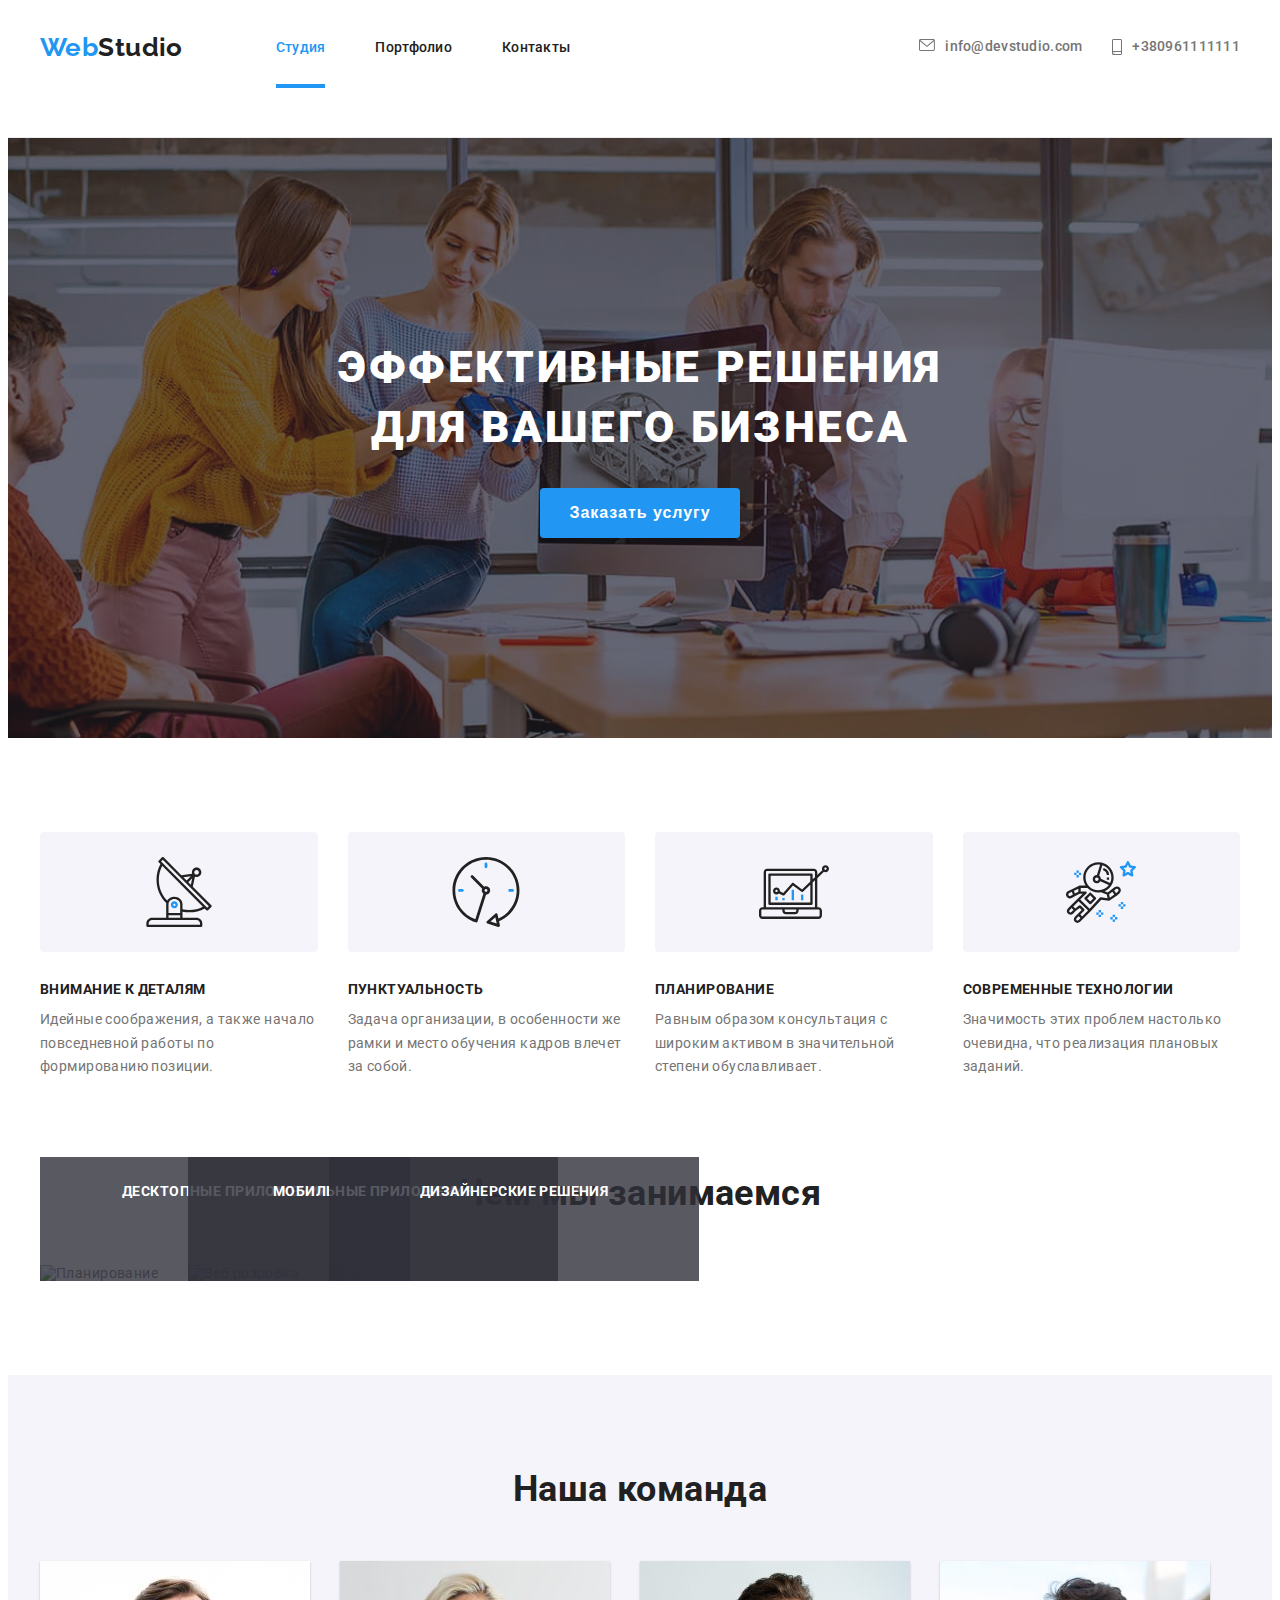
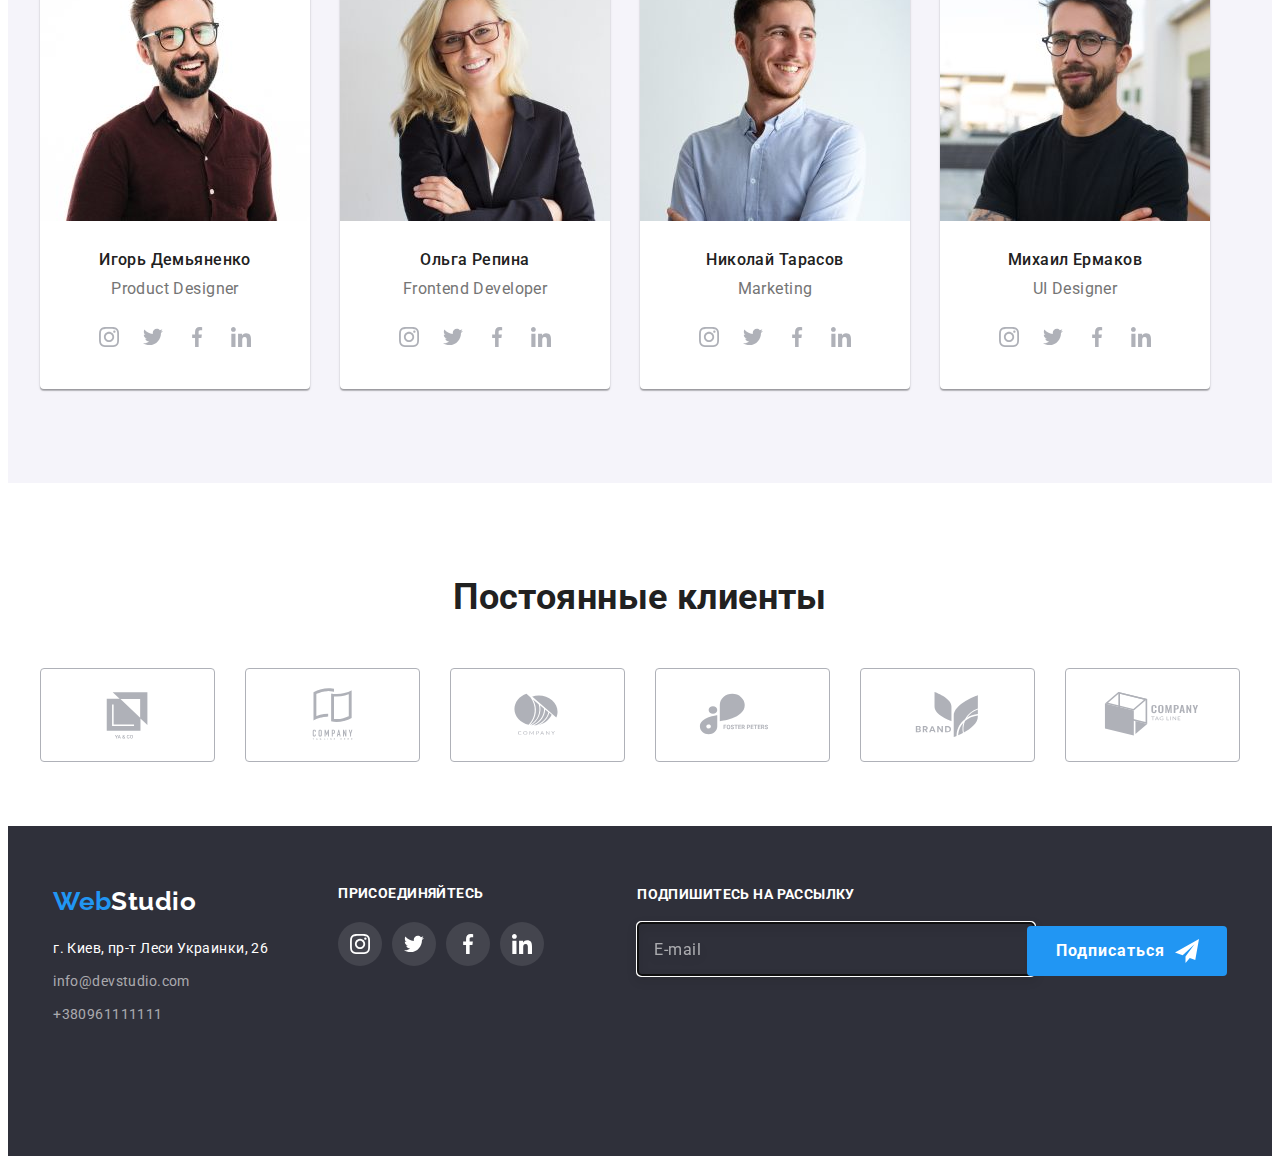
==== commit 8f920eb4: "доробив секції зжав фото" ====
--- a/index.html
+++ b/index.html
@@ -15,8 +15,8 @@
 </head>
 <body>
     <!--------------------------------- HEADER ------------->
-     <header class="header">
-        <!-- <div class="container">
+      <header class="header"> 
+         <div class="container">
             <a href="./index.html" class="header__logo logo link">
                 <span class="header__logo__style"> Web</span>Studio
             </a>
@@ -47,8 +47,66 @@
                       </svg> +380961111111 </a>
                 </li>
             </ul>
-        </div> -->
-    </header> 
+            <button class="header-btn"type="submit">
+                <svg  width="40" height="40">
+                    <use href="./images/icons.svg#icon-menu_40px-1"></use>
+                </svg>
+            </button>
+        </div> 
+        <div class="mobile-menu is-hidden">
+            <div class="container">
+                <button class="mobile-menu-btn" type="submit">
+                    <svg width="40" height="40">
+                        <use href="./images/icons.svg#icon-close_40px-1"></use>
+                    </svg>
+                </button>
+            <nav class="mobile-menu__nav">
+                <ul class="mobile-list list">
+                    <li class=" mobile-list__item ">
+                        <a href="./index.html" class="mobile-list__link link current">Студия</a>
+                    </li>
+                    <li class=" mobile-list__item ">
+                        <a href="./portfolio.html" class="mobile-list__link link ">Портфолио </a>
+                    </li>
+                    <li class=" mobile-list__item">
+                        <a href="" class="mobile-list__link link">Контакты </a>
+                    </li>
+                </ul>
+            </nav>
+            <div class="mob-adress">
+            <ul class="mobile-connect-list list">
+                
+                <li class="mobile-connect-list__item">
+                    <a href="Tel:+380961111111" class="mobile-connect-list__tel link ">
+                        +380961111111 </a>
+
+                </li>
+                <li class="mobile-connect-list__item">
+                    <a href="mailto:info@devstudio.com" class="mobile-connect-list__mail link ">
+                        info@devstudio.com</a>
+                </li>
+            </ul>
+            <ul class="mob-soc-list list">
+                <li class="mob-soc-list__item">
+                    <a href="" class="mob-soc-list__link link">Instagram</a></li>
+                <li class="mob-soc-list__item">
+                    <span></span></li>
+                <li class="mob-soc-list__item">
+                    <a href="" class="mob-soc-list__link link"> Twitter</a></li>
+                <li class="mob-soc-list__item">
+                    <span></span></li>
+                <li class="mob-soc-list__item">
+                    <a href="" class="mob-soc-list__link link"> Facebook</a></li>
+                <li class="mob-soc-list__item">
+                    <span></span></li>
+                <li class="mob-soc-list__item">
+                    <a href="" class="mob-soc-list__link link"> LinkedIn</a></li>
+            </ul> </div>
+            </div>
+           
+        </div>
+
+    </header>  
     <!----------------------------- HERO ---------------->
     <main>
         <section class="hero">
@@ -102,7 +160,7 @@
             </div>
         </section> 
         <!-----------------------------WORK ---------------->
-        <!-- <section class="work">
+        <section class="work">
             <div class="container">
                 <h2 class="work__tittle ">Чем мы занимаемся</h2>
                 <ul class="work-list list">
@@ -120,7 +178,7 @@
                     </li>
                 </ul>
             </div>
-        </section> -->
+        </section> 
         <!-----------------------------TEAM ---------------->
         <section class="team">
             <div class="container">
@@ -128,14 +186,11 @@
                 <ul class="team-list list">
                     <li class="team-list__item"> 
                         <picture>
-                            <source srcset="" media="(min-width:1200px)">
-                        <source srcset="" media="(min-width:768px)">
-                    <source srcset="" media="(min-width:480px)">
-                    <img src=" ./images/team1.jpg " alt="Игорь Демьяненко Product Designer ">
-            <!-- <source srcset="./img/igor-1x.jpg 1x, ./img/igor-2x.jpg 2x" media="(min-width: 1200px)" /> -->
-
+                            <source srcset="./images/compressjpgdesck-top-team-igor-1x.jpg 1x, ./images/compressjpgdesck-top-team-igor-2x.jpg 2x" media="(min-width:1200px)">
+                        <source srcset="./images/compressjpgtablet-team-igor-1x.jpg 1x, ./images/compressjpgtablet-team-igor-2x.jpg 2x" media="(min-width:768px)">
+                    <source srcset="./images/compressjpgmobile-team-igor-1x.jpg 1x, ./images/compressjpgmobile-team-igor-2x.jpg 2x" media="(min-width:480px)">
+                    <img src=" ./images/compressjpgdesck-top-team-igor-1x.jpg" alt="Игорь Демьяненко Product Designer ">
                 </picture>
-                       
                         <div class="team-name">
                             <h3 class="team-name__tittle"> Игорь Демьяненко</h3>
                             <p class="team-name__sub-text" lang="en">Product Designer</p>
@@ -164,7 +219,15 @@
                         </div>
                     </li>
                     <li class="team-list__item">
-                        <img src=" ./images/team2.jpg " alt="Ольга Репина Frontend Developer " width=270>
+                        <picture>
+                            <source srcset="./images/compressjpgdesck-top-team-olga-1x.jpg 1x, ./images/compressjpgdesck-top-team-olga-2x.jpg 2x"
+                                media="(min-width:1200px)">
+                            <source srcset="./images/compressjpgtablet-team-olga-1x.jpg 1x, ./images/compressjpgtablet-team-olga-2x.jpg 2x"
+                             media="(min-width:768px)">
+                            <source srcset="./images/compressjpgmobile-team-olga-1x.jpg 1x, ./images/compressjpgmobile-team-olga-2x.jpg 2x"
+                             media="(min-width:480px)">                      
+                        <img src="./images/compressjpgdesck-top-team-olga-1x.jpg" alt="Ольга Репина Frontend Developer " >
+                        </picture>
                         <div class="team-name">
                             <h3 class="team-name__tittle">Ольга Репина </h3>
                             <p class="team-name__sub-text" lang="en">Frontend Developer</p>
@@ -193,7 +256,16 @@
                         </div>
                     </li>
                     <li class="team-list__item">
-                        <img src=" ./images/team3.jpg " alt="Николай Тарасов Marketing " width=270>
+                        <picture>
+                            <source srcset="./images/compressjpgdesck-top-team-nicolai-1x.jpg 1x, ./images/compressjpgdesck-top-team-nicolai-2x.jpg 2x"
+                                media="(min-width:1200px)">
+                            <source srcset="./images/compressjpgtablet-team-nicolai-1x.jpg 1x, ./images/compressjpgtablet-team-nicolai-2x.jpg 2x" 
+                            media="(min-width:768px)">
+                            <source srcset="./images/compressjpgmobile-team-nicolai-1x.jpg 1x, ./images/compressjpgmobile-team-nicolai-2x.jpg 2x" 
+                            media="(min-width:480px)">
+                        <img src=" ./images/compressjpgdesck-top-team-nicolai-1x.jpg" alt="Николай Тарасов Marketing ">
+                        </picture>
+                        
                         <div class="team-name">
                             <h3 class="team-name__tittle">Николай Тарасов </h3>
                             <p class="team-name__sub-text" lang="en">Marketing</p>
@@ -222,7 +294,16 @@
                         </div>
                     </li>
                     <li class="team-list__item">
-                        <img src="./images/team4.jpg " alt=" Михаил Ермаков UI Designer " width=270>
+                        <picture>
+                            <source srcset="./images/compressjpgdesck-top-team-mihail-1x.jpg 1x, ./images/compressjpgdesck-top-team-mihail-2x.jpg 2x"
+                                media="(min-width:1200px)">
+                            <source srcset="./images/compressjpgtablet-team-mihail-1x.jpg 1x, ./images/compressjpgtablet-team-mihail-2x.jpg 2x"
+                                media="(min-width:768px)">
+                            <source srcset="./images/compressjpgmobile-team-mihail-1x.jpg 1x, ./images/compressjpgmobile-team-mihail-2x.jpg 2x"
+                                media="(min-width:480px)">
+                            <img src="./images/compressjpgdesck-top-team-mihail-1x.jpg" alt=" Михаил Ермаков UI Designer ">
+                        </picture>
+                        
                         <div class="team-name">
                             <h3 class="team-name__tittle">Михаил Ермаков </h3>
                             <p class="team-name__sub-text" lang="en">UI Designer</p>
@@ -254,7 +335,7 @@
             </div>
         </section>
         <!-----------------------------CLIENTS---------------->
-        <!-- <section class="clients">
+         <section class="clients">
             <div class="container">
             <h2 class="clients__tittle">Постоянные клиенты</h2>
             <ul class="clients-list list">
@@ -290,9 +371,9 @@
                     </use></svg></a></li>
             </ul></div>
         </section>
-    </main> -->
+    </main> 
     <!-----------------------------FOOTER-CONTACTS---------------->
-    <!-- <footer class="footer">
+     <footer class="footer">
         <div class=" container">
            <div class="contact">
                 <a href="./index.html" class="footer__logo link">
@@ -318,9 +399,9 @@
             </li>
         </ul>
         </address>
-    </div> -->
+    </div> 
     <!-- ------------------------------------FOOTER-CONTACTS-ICONS-------------------- --------- -->
-            <!-- <div class="contacts-icons">
+             <div class="contacts-icons">
                 <h2 class="contacts-icons__tittle">присоединяйтесь</h2>
                 <ul class="contacts-icons-list list">
                     <li class="contacts-icons-list__item">
@@ -343,9 +424,9 @@
                             <svg width="20" height="20">
                                 <use href="./images/icons.svg#icon-linkedin">
                                 </use></svg></a></li>
-            </div> -->
+            </div> 
         <!-- --------------------------------SUBSCRIBE------------------------------- -->
-        <!-- <div class="subscribe">
+         <div class="subscribe">
         <form class="subscribe-form ">
         <div class="subscribe-mail">
         <label for="subscribe-mail" class="subscribe-mail__label">Подпишитесь на рассылку</label>
@@ -358,9 +439,9 @@
     </form>
     </div>
     </div>
-    </footer> -->
+    </footer> 
     <!-------------------- --------MODAL-------------------------->
-    <!-- <div class="backdrop is-hidden" data-modal> 
+     <div class="backdrop is-hidden" data-modal> 
         <div class="modal" >
             <button class="modal__button" type="button" data-modal-close>
             <svg class="modal__icon-vector" width="11" height="11">
@@ -368,9 +449,9 @@
             </use>
             </svg>
             </button>
-    <p class="modal__tittle" >Оставьте свои данные, мы вам перезвоним</p> -->
+    <p class="modal__tittle" >Оставьте свои данные, мы вам перезвоним</p> 
     <!-- --------------ORDER-FORM---------------- -->
-    <!-- <form name="signup_form" autocomplete="on" novalidate class="order">
+     <form name="signup_form" autocomplete="on" novalidate class="order">
         <div class="field">
             <label for="name" class="field__label">Имя</label>
            <div class="wrap">
@@ -414,8 +495,10 @@
         <button type="submit" class="order__btn">Отправить</button>
     </form>
     </div>
-</div> -->
-    <script src="./js/modal.js#icon-vector"> 
+</div> 
+    <script src="./js/modal.js"> 
+    </script>
+    <script src="./js/mobile-menu.js">
     </script>
 </body>
 </html>--- a/css/main.min.css
+++ b/css/main.min.css
@@ -1,2 +1,2 @@
-:root{--header-color: #ffffff;--first-tittle-color: #ffffff;--second-tittle-color: #212121;--text-tittle-color: #757575;--accent-color: #2196f3;--basic-color: #2f303a;--contacts-color: rgba(255, 255, 255, 0.6);--background-team: #F5F4FA;--icon: #AFB1B8;--border-color-one: rgba(33, 33, 33, 0.2);--first-item-color: #EEEEEE}p,h1,h2,h3,h4,h5,h6{margin:0}ul,ol{margin:0;padding:0}button{cursor:pointer}.container{width:100%;padding-left:15px;padding-right:15px;margin:0 auto}@media screen and (min-width: 480px){.container{max-width:480px}}@media screen and (min-width: 768px){.container{max-width:768px}}@media screen and (min-width: 1200px){.container{max-width:1200px}}body{font-family:"Roboto", sans-serif;color:var(--text-tittle-color);letter-spacing:0.03em;font-size:14px;background-color:var(--first-tittle-color)}.list{list-style:none}.link{text-decoration:none}.header{padding-top:24px;padding-bottom:25px;min-height:80px;border-bottom:1px solid #ECECEC}.header .container,.header .navigation{display:flex;align-items:center}.navigation{display:none}.header__logo{font-family:'Raleway';font-weight:700;font-size:26px;line-height:1.19;margin-right:93px;color:var(--second-tittle-color)}.header__logo__style{color:var(--accent-color)}.menu-list{display:flex;margin-left:auto}.menu-list__item:not(:last-child){margin-right:50px}.menu-list__link{font-weight:500;font-size:14px;line-height:1.14;letter-spacing:0.02em;color:var(--second-tittle-color);transition:color 250ms cubic-bezier(0.4, 0, 0.2, 1)}.menu-list__link:hover,.menu-list__link:focus{color:var(--accent-color)}.current{position:relative}.current:after{display:block;content:"";width:100%;height:4px;position:absolute;bottom:-33px;background-color:var(--accent-color);color:var(--accent-color);transition:fill 250ms cubic-bezier(0.4, 0, 0.2, 1)}.header-letter{margin-right:10px;fill:currentColor}.connect{display:flex;margin-left:auto}.connect{display:none}.connect__mail,.connect__tel{font-weight:500;font-size:14px;line-height:1.14;letter-spacing:0.02em;display:flex;color:var(--text-tittle-color);transition:color 250ms cubic-bezier(0.4, 0, 0.2, 1)}.connect__mail{margin-right:30px}.connect__mail:hover,.connect__mail:focus{color:var(--accent-color)}.connect__tel:hover,.connect__tel:focus{color:var(--accent-color)}.hero{padding-top:118px;padding-bottom:118px;background-image:linear-gradient(to top, rgba(47,48,58,0.4), rgba(47,48,58,0.4)),url(../images/hero-mobile-1x-min.jpg);max-width:1600px;background-repeat:no-repeat;background-position:center;background-size:cover;margin-left:auto;margin-right:auto}@media (min-device-pixel-ratio: 2), (min-resolution: 192dpi), (min-resolution: 2dppx){.hero{background-image:linear-gradient(to top, rgba(47,48,58,0.4), rgba(47,48,58,0.4)),url(../images/hero-mobile-2x-min.jpg)}}@media screen and (min-width: 768px){.hero{background-image:linear-gradient(to top, rgba(47,48,58,0.4), rgba(47,48,58,0.4)),url(../images/hero-tablet-1x-min.jpg)}}@media screen and (min-width: 768px) and (min-device-pixel-ratio: 2), screen and (min-width: 768px) and (min-resolution: 192dpi), screen and (min-width: 768px) and (min-resolution: 2dppx){.hero{background-image:linear-gradient(to top, rgba(47,48,58,0.4), rgba(47,48,58,0.4)),url(../images/hero-tablet-2x-min.jpg)}}@media screen and (min-width: 1200px){.hero{padding-top:200px;padding-bottom:200px;background-image:linear-gradient(to top, rgba(47,48,58,0.4), rgba(47,48,58,0.4)),url(../images/hero-desck-top-1x-min.jpg)}}@media screen and (min-width: 1200px) and (min-device-pixel-ratio: 2), screen and (min-width: 1200px) and (min-resolution: 192dpi), screen and (min-width: 1200px) and (min-resolution: 2dppx){.hero{background-image:linear-gradient(to top, rgba(47,48,58,0.4), rgba(47,48,58,0.4)),url(../images/hero-desck-top-2x-min.jpg)}}.hero__tittle{font-weight:900;font-size:26px;line-height:1.62;text-align:center;letter-spacing:0.06em;text-transform:uppercase;max-width:360px;margin-left:auto;margin-right:auto;margin-bottom:30px;color:var(--first-tittle-color)}@media screen and (min-width: 1200px){.hero__tittle{font-size:44px;line-height:1.36;max-width:696px}}.hero__btn{font-weight:700;font-size:16px;line-height:1.88;display:block;align-items:center;text-align:center;letter-spacing:0.06em;margin-left:auto;margin-right:auto;background:var(--accent-color);box-shadow:0px 4px 4px rgba(0,0,0,0.15);border-radius:4px;border:none;min-width:200px;height:50px;color:var(--first-tittle-color)}.backdrop{position:fixed;width:100%;height:100%;background:rgba(0,0,0,0.2);top:0;opacity:1;transition:opacity 250ms cubic-bezier(0.4, 0, 0.2, 1),visibility 250ms cubic-bezier(0.4, 0, 0.2, 1)}.modal{padding-left:41px;padding-top:40px;padding-right:39px;padding-bottom:40px;position:absolute;top:50%;left:50%;transform:translate(-50%, -50%);width:528px;min-height:581px;background:var(--first-tittle-color);box-shadow:0px 1px 3px rgba(0,0,0,0.12),0px 1px 1px rgba(0,0,0,0.14),0px 2px 1px rgba(0,0,0,0.2);border-radius:4px}.modal__icon-vector:hover,.modal__icon-vector:focus{fill:var(--accent-color)}.is-hidden{opacity:0;pointer-events:none;visibility:hidden}.modal__button{position:absolute;right:8px;top:10px;width:30px;height:30px;background:var(--first-tittle-color);border:1px solid rgba(0,0,0,0.1);box-sizing:border-box;border-radius:100%;display:flex;align-items:center;justify-content:center}.modal__tittle{margin-bottom:12px;font-weight:700;font-size:20px;line-height:1, 15;text-align:center;color:var(--second-tittle-color);text-align:center}.field{margin-bottom:10px}.field__label{font-weight:400;font-size:12px;line-height:1, 6;letter-spacing:0.01em;color:var(--text-tittle-color)}.wrap{margin-top:4px;position:relative}.wrap__input{width:448px;height:40px;border:1px solid var(--border-color-one);box-sizing:border-box;border-radius:4px;padding-left:30px;padding-top:11px;padding-bottom:11px;outline:none}.wrap__input:focus{border-color:var(--accent-color)}.wrap__icon{position:absolute;left:8px;top:50%;transform:translateY(-50%)}.wrap__input:focus+.wrap__icon{fill:var(--accent-color)}.field__coment{margin-top:4px;padding-left:16px;padding-top:12px;width:448px;height:120px;border:1px solid var(--border-color-one);box-sizing:border-box;resize:none}.field__coment:focus{outline-color:var(--accent-color)}.license{display:flex;justify-content:center;margin:0 auto;margin-top:20px;margin-bottom:30px;width:100%;line-height:1.71}.license__icon{box-shadow:0px 1px 3px rgba(0,0,0,0.12),0px 1px 1px rgba(0,0,0,0.14),0px 2px 1px rgba(0,0,0,0.2);border-radius:4px;border:2px solid var(--second-tittle-color);fill:transparent}.license__input{-webkit-appearance:none;-moz-appearance:none;appearance:none}.license__input:checked+.license__icon{background-color:var(--accent-color);border:none;fill:var(--first-tittle-color)}.license__link{color:var(--accent-color)}.order__btn{margin:0 auto;color:var(--first-tittle-color);background-color:var(--accent-color);box-shadow:0px 4px 4px rgba(0,0,0,0.15);border-radius:4px;border:none;font-weight:700;font-size:16px;line-height:1.88;display:block;align-items:center;text-align:center;letter-spacing:0.06em;padding:10px 55px}.advantage{padding-top:60px;padding-bottom:60px}@media screen and (min-width: 1200px){.advantage{padding-top:94px;padding-bottom:94px}}.advantage-list{margin-bottom:-30px}@media screen and (min-width: 768px){.advantage-list{display:flex;margin-right:-30px;flex-wrap:wrap}}.advantage-list__item{margin-bottom:30px}@media screen and (min-width: 768px){.advantage-list__item{width:calc(100% / 2 - 30px);margin-right:30px}}@media screen and (min-width: 1200px){.advantage-list__item{width:calc(100% / 4 - 30px)}}.advantage-icons{height:120px;background:var(--background-team);border-radius:4px;display:flex;align-items:center;justify-content:center;margin-bottom:30px}.advantage-list__item__tittle{line-height:1.14;text-transform:uppercase;font-size:14px;letter-spacing:0.03em;color:var(--second-tittle-color);margin-bottom:10px;text-align:center}@media screen and (min-width: 768px){.advantage-list__item__tittle{text-align:left}}.advantage-list__item__sub-tittle{font-size:14px;line-height:1.71;letter-spacing:0.03em;color:var(--text-tittle-color)}.work{padding-bottom:94px}.work__tittle{margin-bottom:50px;font-size:36px;line-height:1.16;text-align:center;color:var(--second-tittle-color)}.work-list{display:flex;position:relative}.work-list__text{bottom:5px;width:370px;height:70px;padding-top:27px;padding-bottom:27px;position:absolute;font-style:normal;font-weight:700;font-size:14px;line-height:1.14;text-align:center;text-transform:uppercase;background:rgba(47,48,58,0.8);color:var(--first-tittle-color)}.work-list__item:not(:last-child){margin-right:30px}.team{min-height:648px;background:var(--background-team);padding-bottom:94px;padding-top:94px}.team__tittle{margin-bottom:50px;font-size:36px;line-height:1.16;text-align:center;color:var(--second-tittle-color)}.team-list{display:flex}.team-list__item{background-color:var(--first-tittle-color);max-width:270px;min-height:368px;box-shadow:0px 1px 3px rgba(0,0,0,0.12),0px 1px 1px rgba(0,0,0,0.14),0px 2px 1px rgba(0,0,0,0.2);border-radius:0px 0px 4px 4px}.team-list__item:not(:last-child){margin-right:30px}.team-name{padding-top:30px;padding-bottom:30px}.team-name__tittle{font-weight:500;font-size:16px;line-height:1.18;text-align:center;color:var(--second-tittle-color)}.team-name__sub-text{margin-top:10px;font-size:16px;line-height:1.18;text-align:center}.icons-list{margin:16px 32px 0 32px;display:flex;justify-content:center}.icons-list:not(:last-child){margin-right:10px}.icons-list__link{display:flex;justify-content:center;align-items:center;border-radius:50%;width:44px;height:44px;fill:var(--icon);transition:fill 250ms cubic-bezier(0.4, 0, 0.2, 1),background-color 250ms cubic-bezier(0.4, 0, 0.2, 1)}.icons-list__link:hover,.icons-list__link:focus{fill:var(--first-tittle-color);background-color:var(--accent-color)}.clients{padding-top:94px;padding-bottom:94px}.clients__tittle{font-weight:700;font-size:36px;line-height:1.16;text-align:center;color:var(--second-tittle-color);margin-bottom:50px}.clients-list{display:flex;justify-content:center}.clients-list__item:not(:last-child){margin-right:30px}.clients-list__link{width:170px;height:92px;border:1px solid var(--icon);border-radius:4px;display:flex;justify-content:center;align-items:center;fill:var(--icon);transition:fill 250ms cubic-bezier(0.4, 0, 0.2, 1)}.clients-list__link:hover,.clients-list__link:focus{border:1px solid var(--accent-color);border-radius:4px;fill:var(--accent-color)}.footer{min-height:252px;padding-top:60px;padding-bottom:60px;background:var(--basic-color)}.footer>.container{display:flex}.footer__logo{font-family:'Raleway';font-weight:700;font-size:26px;line-height:1.19;color:var(--first-tittle-color)}.footer__logo__style{color:var(--accent-color)}.address{margin-top:20px}.address-list__item{margin-bottom:9px}.address-list__item__link{font-style:normal;font-size:14px;line-height:1.71;letter-spacing:0.03em;color:var(--first-tittle-color)}.address-list__item__link{margin-top:9px}.address-list__mail-link,.address-list__tel-link{font-style:normal;font-weight:400;font-size:14px;line-height:1.71;color:var(--contacts-color);transition:color 250ms cubic-bezier(0.4, 0, 0.2, 1)}.address-list__mail-link:hover,.address-list__mail-link:focus{color:var(--accent-color)}.address-list__tel-link:hover,.address-list__tel-link:focus{color:var(--accent-color)}.contacts-icons__tittle{font-size:14px;line-height:1.14;text-transform:uppercase;color:var(--first-tittle-color)}.contacts-icons-list{display:flex}.contacts-icons-list{margin-top:20px}.contacts-icons{width:206px;height:80px;margin-left:70px}.contacts-icons-list__item:not(:last-child){margin-right:10px}.contacts-icons-list__link{display:flex;justify-content:center;align-items:center;width:44px;height:44px;border-radius:50%;background-color:rgba(255,255,255,0.1);fill:var(--first-tittle-color);transition:color 250ms cubic-bezier(0.4, 0, 0.2, 1),background-color 250ms cubic-bezier(0.4, 0, 0.2, 1)}.contacts-icons-list__link:hover,.contacts-icons-list__link:focus{background-color:var(--accent-color)}.subscribe{margin-left:93px}.subscribe-form{display:flex;align-items:flex-end}.subscribe-mail{display:flex;flex-direction:column}.subscribe-mail__label{margin-bottom:20px;font-family:'Roboto';font-style:normal;font-weight:700;font-size:14px;line-height:16px;letter-spacing:0.03em;text-transform:uppercase;color:var(--first-tittle-color)}.subscribe-mail__input{min-width:358px;height:50px;border:1px solid rgba(255,255,255,0.3);filter:drop-shadow(0px 4px 4px rgba(0,0,0,0.15));border-radius:4px;background-color:transparent;padding-left:16px;font-family:'Roboto';font-style:normal;font-weight:400;font-size:16px;line-height:1.25;display:flex;align-items:center;letter-spacing:0.03em;color:var(--first-tittle-color)}.subscribe-mail__input::placeholder{font-family:'Roboto';font-style:normal;font-weight:400;font-size:16px;line-height:1.25;display:flex;align-items:center;letter-spacing:0.03em;color:rgba(255,255,255,0.6)}.subscribe-form__button{position:relative;margin-left:12px;height:50px;padding:10px 29px;padding-right:62px;background-color:var(--accent-color);border-radius:4px;font-family:'Roboto';font-style:normal;font-weight:700;font-size:16px;line-height:1.88;display:flex;align-items:center;text-align:center;letter-spacing:0.06em;border:none;color:var(--first-tittle-color)}.subscribe-form__icon{right:28px;top:13px;position:absolute;fill:var(--first-tittle-color);background-size:contain}.field{margin-bottom:10px}.field__label{font-weight:400;font-size:12px;line-height:1, 6;letter-spacing:0.01em;color:var(--text-tittle-color)}.wrap{margin-top:4px;position:relative}.wrap__input{width:448px;height:40px;border:1px solid var(--border-color-one);box-sizing:border-box;border-radius:4px;padding-left:30px;padding-top:11px;padding-bottom:11px;outline:none}.wrap__input:focus{border-color:var(--accent-color)}.wrap__icon{position:absolute;left:8px;top:50%;transform:translateY(-50%)}.wrap__input:focus+.wrap__icon{fill:var(--accent-color)}.field__coment{margin-top:4px;padding-left:16px;padding-top:12px;width:448px;height:120px;border:1px solid var(--border-color-one);box-sizing:border-box;resize:none}.field__coment:focus{outline-color:var(--accent-color)}.license{display:flex;justify-content:center;margin:0 auto;margin-top:20px;margin-bottom:30px;width:100%;line-height:1.71}.license__icon{box-shadow:0px 1px 3px rgba(0,0,0,0.12),0px 1px 1px rgba(0,0,0,0.14),0px 2px 1px rgba(0,0,0,0.2);border-radius:4px;border:2px solid var(--second-tittle-color);fill:transparent}.license__input{-webkit-appearance:none;-moz-appearance:none;appearance:none}.license__input:checked+.license__icon{background-color:var(--accent-color);border:none;fill:var(--first-tittle-color)}.license__link{color:var(--accent-color)}.order__btn{margin:0 auto;color:var(--first-tittle-color);background-color:var(--accent-color);box-shadow:0px 4px 4px rgba(0,0,0,0.15);border-radius:4px;border:none;font-weight:700;font-size:16px;line-height:1.88;display:block;align-items:center;text-align:center;letter-spacing:0.06em;padding:10px 55px}.catalog{padding-top:94px;padding-bottom:94px}.catalog-list{margin-bottom:50px;display:flex;justify-content:center}.catalog-list__item:not(:last-child){margin-right:8px}.catalog-list__btn{padding:6px 22px;border:none;font-weight:500;font-size:16px;line-height:1.62;text-align:center;color:var(--second-tittle-color);background:var(--background-team);border-radius:4px;transition:fill 250ms cubic-bezier(0.4, 0, 0.2, 1),background-color 250ms cubic-bezier(0.4, 0, 0.2, 1)}.catalog-list__btn:hover,.catalog-list__btn:focus{box-shadow:0px 3px 1px rgba(0,0,0,0.1),0px 1px 2px rgba(0,0,0,0.08),0px 2px 2px rgba(0,0,0,0.12);border-radius:4px;color:var(--first-tittle-color);background-color:var(--accent-color)}.projects-list{margin-right:-30px;margin-bottom:-30px}.projects-list__item{flex-basis:calc(100% / 3 - 30px);margin-right:30px;margin-bottom:30px;border:1px solid var(--first-item-color);width:370px;min-height:404px;position:relative}.projects-list__item:hover{box-shadow:0px 1px 1px rgba(0,0,0,0.12),0px 4px 4px rgba(0,0,0,0.06),1px 4px 6px rgba(0,0,0,0.16)}.projects-list__item:hover:hover .projects-content__text{transform:translate(0)}.projects-content{overflow:hidden;position:relative}.projects-content__text{position:absolute;top:0;left:0;font-style:normal;font-weight:400;font-size:18px;line-height:1.56;padding-left:24px;padding-right:24px;padding-top:67px;padding-bottom:63px;color:var(--first-tittle-color);background:rgba(33,150,243,0.9);transform:translateY(100%);transition:transform 250ms cubic-bezier(0.4, 0, 0.2, 1)}.projects-list__item:nth-last-child(3n+1){margin-right:0}.projects-name{padding:24px 20px}.projects-name__tittle{font-weight:700;font-size:18px;line-height:2.0;letter-spacing:0.06em;margin-bottom:4px;color:var(--second-tittle-color)}.projects-name__text{font-weight:400;font-size:16px;line-height:1.88;letter-spacing:0.03em;color:var(--text-tittle-color)}
+:root{--header-color: #ffffff;--first-tittle-color: #ffffff;--second-tittle-color: #212121;--text-tittle-color: #757575;--accent-color: #2196f3;--basic-color: #2f303a;--contacts-color: rgba(255, 255, 255, 0.6);--background-team: #F5F4FA;--icon: #AFB1B8;--border-color-one: rgba(33, 33, 33, 0.2);--first-item-color: #EEEEEE}p,h1,h2,h3,h4,h5,h6{margin:0}ul,ol{margin:0;padding:0}button{cursor:pointer}img{display:block;max-width:100%;height:auto;width:100%}.container{width:100%;padding-left:15px;padding-right:15px;margin:0 auto}@media screen and (min-width: 480px){.container{max-width:480px}}@media screen and (min-width: 768px){.container{max-width:768px}}@media screen and (min-width: 1200px){.container{max-width:1200px}}body{font-family:"Roboto", sans-serif;color:var(--text-tittle-color);letter-spacing:0.03em;font-size:14px;background-color:var(--first-tittle-color)}.list{list-style:none}.link{text-decoration:none}.header{padding-top:10px;padding-bottom:10px;min-height:80px;border-bottom:1px solid #ECECEC}@media screen and (min-width: 768px){.header{padding-top:21px;padding-bottom:21px}}@media screen and (min-width: 1200px){.header{padding-top:24px;padding-bottom:25px}}.header .container{display:flex}@media screen and (min-width: 768px){.header .container{display:flex;align-items:center}}@media screen and (min-width: 1200px){.header .container{display:flex;align-items:center}}.navigation{display:none}@media screen and (min-width: 768px){.navigation{display:flex;margin-right:84px}}@media screen and (min-width: 1200px){.navigation{display:flex;align-items:center}}.header__logo{font-family:'Raleway';font-weight:700;font-size:26px;line-height:1.19;margin-right:93px;color:var(--second-tittle-color)}.header__logo__style{color:var(--accent-color)}.menu-list{display:flex;margin-left:auto}.menu-list__item:not(:last-child){margin-right:50px}.menu-list__link{font-weight:500;font-size:14px;line-height:1.14;letter-spacing:0.02em;color:var(--second-tittle-color);transition:color 250ms cubic-bezier(0.4, 0, 0.2, 1)}.menu-list__link:hover,.menu-list__link:focus{color:var(--accent-color)}.current{position:relative}@media screen and (min-width: 768px){.current::after{display:block;content:"";width:100%;height:4px;position:absolute;bottom:-33px;background-color:var(--accent-color);color:var(--accent-color);transition:fill 250ms cubic-bezier(0.4, 0, 0.2, 1)}}.header-letter{margin-right:10px;fill:currentColor}.connect{display:none}@media screen and (min-width: 768px){.connect{display:flex;flex-direction:column}}@media screen and (min-width: 1200px){.connect{display:flex;flex-direction:row;margin-left:auto}}.connect__mail,.connect__tel{font-weight:500;font-size:14px;line-height:1.14;letter-spacing:0.02em;display:flex;color:var(--text-tittle-color);transition:color 250ms cubic-bezier(0.4, 0, 0.2, 1)}.connect__mail{margin-right:30px}.connect__mail:hover,.connect__mail:focus{color:var(--accent-color)}.connect__tel:hover,.connect__tel:focus{color:var(--accent-color)}.header-btn{border:none;background-color:transparent;margin-left:auto}@media screen and (min-width: 768px){.header-btn{display:none}}.header-btn:hover,.header-btn:focus{fill:var(--accent-color)}.mobile-menu-btn{position:absolute;right:15px;top:10px;border:none;background-color:transparent}.mobile-menu-btn:hover,.mobile-menu-btn:focus{fill:var(--accent-color)}.mobile-menu{position:fixed;top:0;width:100vw;height:100vh;background-color:var(--first-tittle-color)}@media screen and (min-width: 768px){.mobile-menu{display:none}}.mobile-menu .container{padding:48px 84px 48px 40px;height:100%;position:relative;display:flex;flex-direction:column;justify-content:space-between}.mobile-menu .is-hidden{opacity:0;pointer-events:none;visibility:hidden}.mobile-list__item:not(:last-child){margin-bottom:32px}.mobile-list__link{font-family:'Roboto';font-style:normal;font-weight:500;font-size:40px;line-height:1.18;letter-spacing:0.02em;color:#212121}.current{color:var(--accent-color)}.mobile-connect-list__item:not(:last-child){margin-bottom:32px}.mobile-connect-list__mail{font-family:'Roboto';font-style:normal;font-weight:500;font-size:24px;line-height:28px;letter-spacing:0.02em;color:#757575}.mobile-connect-list__tel{font-family:'Roboto';font-style:normal;font-weight:500;font-size:34px;line-height:40px;letter-spacing:0.02em;color:#2196F3}.mob-soc-list{display:flex;margin-top:64px}.mob-soc-list__item{font-family:'Roboto';font-style:normal;font-weight:500;font-size:18px;line-height:1.22;letter-spacing:0.02em;color:#2196F3}.mob-soc-list__item span{border:1px solid rgba(33,33,33,0.2);transform:rotate(90deg)}.mob-soc-list__item:not(:last-child){margin-right:10px}.mob-soc-list__link{color:var(--accent-color)}.hero{padding-top:118px;padding-bottom:118px;background-image:linear-gradient(to top, rgba(47,48,58,0.4), rgba(47,48,58,0.4)),url(../images/hero-mobile-1x-min.jpg);max-width:1600px;background-repeat:no-repeat;background-position:center;background-size:cover;margin-left:auto;margin-right:auto}@media (min-device-pixel-ratio: 2), (min-resolution: 192dpi), (min-resolution: 2dppx){.hero{background-image:linear-gradient(to top, rgba(47,48,58,0.4), rgba(47,48,58,0.4)),url(../images/hero-mobile-2x-min.jpg)}}@media screen and (min-width: 768px){.hero{background-image:linear-gradient(to top, rgba(47,48,58,0.4), rgba(47,48,58,0.4)),url(../images/hero-tablet-1x-min.jpg)}}@media screen and (min-width: 768px) and (min-device-pixel-ratio: 2), screen and (min-width: 768px) and (min-resolution: 192dpi), screen and (min-width: 768px) and (min-resolution: 2dppx){.hero{background-image:linear-gradient(to top, rgba(47,48,58,0.4), rgba(47,48,58,0.4)),url(../images/hero-tablet-2x-min.jpg)}}@media screen and (min-width: 1200px){.hero{padding-top:200px;padding-bottom:200px;background-image:linear-gradient(to top, rgba(47,48,58,0.4), rgba(47,48,58,0.4)),url(../images/hero-desck-top-1x-min.jpg)}}@media screen and (min-width: 1200px) and (min-device-pixel-ratio: 2), screen and (min-width: 1200px) and (min-resolution: 192dpi), screen and (min-width: 1200px) and (min-resolution: 2dppx){.hero{background-image:linear-gradient(to top, rgba(47,48,58,0.4), rgba(47,48,58,0.4)),url(../images/hero-desck-top-2x-min.jpg)}}.hero__tittle{font-weight:900;font-size:26px;line-height:1.62;text-align:center;letter-spacing:0.06em;text-transform:uppercase;max-width:360px;margin-left:auto;margin-right:auto;margin-bottom:30px;color:var(--first-tittle-color)}@media screen and (min-width: 1200px){.hero__tittle{font-size:44px;line-height:1.36;max-width:696px}}.hero__btn{font-weight:700;font-size:16px;line-height:1.88;display:block;align-items:center;text-align:center;letter-spacing:0.06em;margin-left:auto;margin-right:auto;background:var(--accent-color);box-shadow:0px 4px 4px rgba(0,0,0,0.15);border-radius:4px;border:none;min-width:200px;height:50px;color:var(--first-tittle-color)}.backdrop{position:fixed;width:100%;height:100%;background:rgba(0,0,0,0.2);top:0;opacity:1;transition:opacity 250ms cubic-bezier(0.4, 0, 0.2, 1),visibility 250ms cubic-bezier(0.4, 0, 0.2, 1)}.modal{padding-left:41px;padding-top:40px;padding-right:39px;padding-bottom:40px;position:absolute;top:50%;left:50%;transform:translate(-50%, -50%);width:450px;min-height:609px;background:var(--first-tittle-color);box-shadow:0px 1px 3px rgba(0,0,0,0.12),0px 1px 1px rgba(0,0,0,0.14),0px 2px 1px rgba(0,0,0,0.2);border-radius:4px}@media screen and (min-width: 1200px){.modal{width:528px;min-height:581px}}@media screen and (max-width: 479px){.modal{width:90%}}.modal__icon-vector:hover,.modal__icon-vector:focus{fill:var(--accent-color)}.is-hidden{opacity:0;pointer-events:none;visibility:hidden}.modal__button{position:absolute;right:8px;top:10px;width:30px;height:30px;background:var(--first-tittle-color);border:1px solid rgba(0,0,0,0.1);box-sizing:border-box;border-radius:100%;display:flex;align-items:center;justify-content:center}.modal__tittle{margin-bottom:12px;font-weight:700;font-size:20px;line-height:1,5;text-align:center;color:var(--second-tittle-color);text-align:center}@media screen and (min-width: 1200px){.modal__tittle{line-height:1,15}}.field{margin-bottom:10px}.field__label{font-weight:400;font-size:12px;line-height:1, 6;letter-spacing:0.01em;color:var(--text-tittle-color)}.wrap{margin-top:4px;position:relative}.wrap__input{width:100%;height:40px;border:1px solid var(--border-color-one);box-sizing:border-box;border-radius:4px;padding-left:30px;padding-top:11px;padding-bottom:11px;outline:none}.wrap__input:focus{border-color:var(--accent-color)}.wrap__icon{position:absolute;left:8px;top:50%;transform:translateY(-50%)}.wrap__input:focus+.wrap__icon{fill:var(--accent-color)}.field__coment{margin-top:4px;padding-left:16px;padding-top:12px;width:100%;height:120px;border:1px solid var(--border-color-one);box-sizing:border-box;resize:none}.field__coment:focus{outline-color:var(--accent-color)}.license{display:flex;justify-content:center;margin:0 auto;margin-top:20px;margin-bottom:30px;width:100%;font-size:12px;line-height:1.16}@media screen and (min-width: 1200px){.license{font-size:14px;line-height:1.71}}.license__icon{box-shadow:0px 1px 3px rgba(0,0,0,0.12),0px 1px 1px rgba(0,0,0,0.14),0px 2px 1px rgba(0,0,0,0.2);border-radius:4px;border:2px solid var(--second-tittle-color);fill:transparent}.license__input{-webkit-appearance:none;-moz-appearance:none;appearance:none}.license__input:checked+.license__icon{background-color:var(--accent-color);border:none;fill:var(--first-tittle-color)}.license__link{color:var(--accent-color)}.order__btn{margin:0 auto;color:var(--first-tittle-color);background-color:var(--accent-color);box-shadow:0px 4px 4px rgba(0,0,0,0.15);border-radius:4px;border:none;font-weight:700;font-size:16px;line-height:1.88;display:block;align-items:center;text-align:center;letter-spacing:0.06em;padding:10px 55px}.advantage{padding-top:60px;padding-bottom:60px}@media screen and (min-width: 1200px){.advantage{padding-top:94px;padding-bottom:94px}}.advantage-list{margin-bottom:-30px}@media screen and (min-width: 768px){.advantage-list{display:flex;margin-right:-30px;flex-wrap:wrap}}.advantage-list__item{margin-bottom:30px}@media screen and (min-width: 768px){.advantage-list__item{width:calc(100% / 2 - 30px);margin-right:30px}}@media screen and (min-width: 1200px){.advantage-list__item{width:calc(100% / 4 - 30px)}}.advantage-icons{height:120px;background:var(--background-team);border-radius:4px;display:flex;align-items:center;justify-content:center;margin-bottom:30px}.advantage-list__item__tittle{line-height:1.14;text-transform:uppercase;font-size:14px;letter-spacing:0.03em;color:var(--second-tittle-color);margin-bottom:10px;text-align:center}@media screen and (min-width: 768px){.advantage-list__item__tittle{text-align:left}}.advantage-list__item__sub-tittle{font-size:14px;line-height:1.71;letter-spacing:0.03em;color:var(--text-tittle-color)}.work{display:none;padding-bottom:94px}@media screen and (min-width: 1200px){.work{display:block}}.work__tittle{margin-bottom:50px;font-size:36px;line-height:1.16;text-align:center;color:var(--second-tittle-color)}.work-list{display:flex;position:relative}.work-list__text{bottom:0;width:370px;height:70px;padding-top:27px;padding-bottom:27px;position:absolute;font-style:normal;font-weight:700;font-size:14px;line-height:1.14;text-align:center;text-transform:uppercase;background:rgba(47,48,58,0.8);color:var(--first-tittle-color)}.work-list__item:not(:last-child){margin-right:30px}.team{background:var(--background-team);padding-bottom:60px;padding-top:60px}@media screen and (min-width: 1200px){.team{padding-bottom:94px;padding-top:94px}}.team__tittle{margin-bottom:30px;font-size:28px;line-height:1.18;text-align:center;color:var(--second-tittle-color)}@media screen and (min-width: 1200px){.team__tittle{font-size:36px;line-height:1.16;margin-bottom:50px}}@media screen and (min-width: 768px){.team-list{display:flex;flex-wrap:wrap;margin-right:-30px}}.team-list__item{margin-bottom:30px;background-color:var(--first-tittle-color);max-width:450px;min-height:368px;box-shadow:0px 1px 3px rgba(0,0,0,0.12),0px 1px 1px rgba(0,0,0,0.14),0px 2px 1px rgba(0,0,0,0.2);border-radius:0px 0px 4px 4px}@media screen and (min-width: 768px){.team-list__item{width:calc(100% / 2 - 30px);margin-right:30px;max-width:354px}}@media screen and (min-width: 1200px){.team-list__item{width:calc(100% / 4 - 30px);margin-bottom:0;max-width:270px}}.team-name{padding-top:30px;padding-bottom:24px}@media screen and (min-width: 1200px){.team-name{padding-bottom:30px}}.team-name__tittle{font-weight:500;font-size:16px;line-height:1.18;text-align:center;color:var(--second-tittle-color)}.team-name__sub-text{margin-top:10px;font-size:16px;line-height:1.18;text-align:center}.icons-list{margin-top:16px;display:flex;justify-content:center}.icons-list:not(:last-child){margin-right:10px}.icons-list__link{display:flex;justify-content:center;align-items:center;border-radius:50%;width:44px;height:44px;fill:var(--icon);transition:fill 250ms cubic-bezier(0.4, 0, 0.2, 1),background-color 250ms cubic-bezier(0.4, 0, 0.2, 1)}.icons-list__link:hover,.icons-list__link:focus{fill:var(--first-tittle-color);background-color:var(--accent-color)}.clients{padding-top:60px;padding-bottom:60px}@media screen and (min-width: 1200px){.clients{padding-top:94px;padding-bottom:94px}}.clients__tittle{margin-bottom:30px;font-size:28px;line-height:1.18;text-align:center;color:var(--second-tittle-color)}@media screen and (min-width: 1200px){.clients__tittle{font-size:36px;line-height:1.16;margin-bottom:50px}}.clients-list{display:flex;flex-wrap:wrap;margin-right:-30px;margin-bottom:-30px}@media screen and (min-width: 1200px){.clients-list{justify-content:center}}.clients-list__item{width:calc(100% / 2 - 30px);margin-right:30px;margin-bottom:30px}@media screen and (min-width: 768px){.clients-list__item{width:calc(100% / 3 - 30px)}}@media screen and (min-width: 1200px){.clients-list__item{margin-bottom:0;flex-wrap:nowrap;width:calc(100% / 6 - 30px)}}.clients-list__link{height:92px;border:1px solid var(--icon);border-radius:4px;display:flex;justify-content:center;align-items:center;fill:var(--icon);transition:fill 250ms cubic-bezier(0.4, 0, 0.2, 1)}.clients-list__link:hover,.clients-list__link:focus{border:1px solid var(--accent-color);border-radius:4px;fill:var(--accent-color)}.footer{padding-top:60px;padding-bottom:60px;background:var(--basic-color);text-align:center}@media screen and (min-width: 768px){.footer>.container{display:flex;flex-wrap:wrap;justify-content:center}}@media screen and (min-width: 1200px){.footer>.container{display:flex;text-align:left}}.footer__logo{font-family:'Raleway';font-weight:700;font-size:26px;line-height:1.19;color:var(--first-tittle-color)}.footer__logo__style{color:var(--accent-color)}.contact{margin-bottom:60px}.address{margin-top:20px}.address-list__item{margin-bottom:9px}.address-list__item__link{font-style:normal;font-size:14px;line-height:1.71;letter-spacing:0.03em;color:var(--first-tittle-color)}.address-list__item__link{margin-top:9px}.address-list__mail-link,.address-list__tel-link{font-style:normal;font-weight:400;font-size:14px;line-height:1.71;color:var(--contacts-color);transition:color 250ms cubic-bezier(0.4, 0, 0.2, 1)}.address-list__mail-link:hover,.address-list__mail-link:focus{color:var(--accent-color)}.address-list__tel-link:hover,.address-list__tel-link:focus{color:var(--accent-color)}.contacts-icons__tittle{font-size:14px;line-height:1.14;text-transform:uppercase;color:var(--first-tittle-color)}.contacts-icons-list{display:flex;justify-content:center}.contacts-icons-list{margin-top:20px}.contacts-icons{text-align:center;height:80px;margin-bottom:60px}@media screen and (min-width: 768px){.contacts-icons{margin-left:165px}}@media screen and (min-width: 1200px){.contacts-icons{margin-left:70px;text-align:left}}.contacts-icons-list__item:not(:last-child){margin-right:10px}.contacts-icons-list__link{display:flex;justify-content:center;align-items:center;width:44px;height:44px;border-radius:50%;background-color:rgba(255,255,255,0.1);fill:var(--first-tittle-color);transition:color 250ms cubic-bezier(0.4, 0, 0.2, 1),background-color 250ms cubic-bezier(0.4, 0, 0.2, 1)}.contacts-icons-list__link:hover,.contacts-icons-list__link:focus{background-color:var(--accent-color)}@media screen and (min-width: 1200px){.subscribe{margin-left:93px}}@media screen and (min-width: 1200px){.subscribe-form{display:flex;align-items:flex-end}}@media screen and (min-width: 1200px){.subscribe-mail{display:flex;flex-direction:column}}.subscribe-mail__label{font-family:'Roboto';font-style:normal;font-weight:700;font-size:14px;line-height:16px;letter-spacing:0.03em;text-transform:uppercase;color:var(--first-tittle-color)}.subscribe-mail__input{margin-top:20px;width:100%;height:50px;border:1px solid rgba(255,255,255,0.3);filter:drop-shadow(0px 4px 4px rgba(0,0,0,0.15));border-radius:4px;background-color:transparent;padding-left:16px;font-family:'Roboto';font-style:normal;font-weight:400;font-size:16px;line-height:1.25;display:flex;align-items:center;letter-spacing:0.03em;color:var(--first-tittle-color)}@media screen and (min-width: 768px){.subscribe-mail__input{min-width:450px}}@media screen and (min-width: 1200px){.subscribe-mail__input{min-width:358px}}.subscribe-mail__input::placeholder{font-family:'Roboto';font-style:normal;font-weight:400;font-size:16px;line-height:1.25;display:flex;align-items:center;letter-spacing:0.03em;color:rgba(255,255,255,0.6)}.subscribe-form__button{position:relative;margin-top:20px;height:50px;padding:10px 29px;padding-right:62px;background-color:var(--accent-color);border-radius:4px;font-family:'Roboto';font-style:normal;font-weight:700;font-size:16px;line-height:1.88;letter-spacing:0.06em;border:none;color:var(--first-tittle-color)}@media screen and (min-width: 1200px){.subscribe-form__button{display:flex;align-items:center;text-align:center;margin-left:12px}}.subscribe-form__icon{right:28px;top:13px;position:absolute;fill:var(--first-tittle-color);background-size:contain}.field{margin-bottom:10px}.field__label{font-weight:400;font-size:12px;line-height:1, 6;letter-spacing:0.01em;color:var(--text-tittle-color)}.wrap{margin-top:4px;position:relative}.wrap__input{width:100%;height:40px;border:1px solid var(--border-color-one);box-sizing:border-box;border-radius:4px;padding-left:30px;padding-top:11px;padding-bottom:11px;outline:none}.wrap__input:focus{border-color:var(--accent-color)}.wrap__icon{position:absolute;left:8px;top:50%;transform:translateY(-50%)}.wrap__input:focus+.wrap__icon{fill:var(--accent-color)}.field__coment{margin-top:4px;padding-left:16px;padding-top:12px;width:100%;height:120px;border:1px solid var(--border-color-one);box-sizing:border-box;resize:none}.field__coment:focus{outline-color:var(--accent-color)}.license{display:flex;justify-content:center;margin:0 auto;margin-top:20px;margin-bottom:30px;width:100%;font-size:12px;line-height:1.16}@media screen and (min-width: 1200px){.license{font-size:14px;line-height:1.71}}.license__icon{box-shadow:0px 1px 3px rgba(0,0,0,0.12),0px 1px 1px rgba(0,0,0,0.14),0px 2px 1px rgba(0,0,0,0.2);border-radius:4px;border:2px solid var(--second-tittle-color);fill:transparent}.license__input{-webkit-appearance:none;-moz-appearance:none;appearance:none}.license__input:checked+.license__icon{background-color:var(--accent-color);border:none;fill:var(--first-tittle-color)}.license__link{color:var(--accent-color)}.order__btn{margin:0 auto;color:var(--first-tittle-color);background-color:var(--accent-color);box-shadow:0px 4px 4px rgba(0,0,0,0.15);border-radius:4px;border:none;font-weight:700;font-size:16px;line-height:1.88;display:block;align-items:center;text-align:center;letter-spacing:0.06em;padding:10px 55px}.catalog{padding-top:60px;padding-bottom:60px}@media screen and (min-width: 1200px){.catalog{padding-top:94px;padding-bottom:94px}}.catalog-list{margin-bottom:40px;display:flex;flex-wrap:wrap}@media screen and (min-width: 768px){.catalog-list{flex-wrap:nowrap;justify-content:center}}@media screen and (min-width: 1200px){.catalog-list{margin-bottom:50px}}.catalog-list__item:not(:last-child){margin-right:8px;margin-bottom:15px}.catalog-list__btn{padding:6px 22px;border:none;font-weight:500;font-size:16px;line-height:1.62;text-align:center;color:var(--second-tittle-color);background:var(--background-team);border-radius:4px;transition:fill 250ms cubic-bezier(0.4, 0, 0.2, 1),background-color 250ms cubic-bezier(0.4, 0, 0.2, 1)}.catalog-list__btn:hover,.catalog-list__btn:focus{box-shadow:0px 3px 1px rgba(0,0,0,0.1),0px 1px 2px rgba(0,0,0,0.08),0px 2px 2px rgba(0,0,0,0.12);border-radius:4px;color:var(--first-tittle-color);background-color:var(--accent-color)}.projects-list{margin-bottom:-30px}@media screen and (min-width: 768px){.projects-list{display:flex;flex-wrap:wrap;margin-right:-30px}}.projects-list__item{max-width:450px;margin-bottom:30px;border:1px solid var(--first-item-color);min-height:404px;position:relative}.projects-list__item:hover{box-shadow:0px 1px 1px rgba(0,0,0,0.12),0px 4px 4px rgba(0,0,0,0.06),1px 4px 6px rgba(0,0,0,0.16)}.projects-list__item:hover:hover .projects-content__text{transform:translate(0)}@media screen and (min-width: 768px){.projects-list__item{margin-right:30px;width:calc(100% / 2 - 30px);max-width:354px}}@media screen and (min-width: 1200px){.projects-list__item{width:calc(100% / 3 - 30px);max-width:370px}}.projects-content{overflow:hidden;position:relative}.projects-content__text{position:absolute;top:0;left:0;font-style:normal;font-weight:400;font-size:18px;line-height:1.56;padding-left:24px;padding-right:24px;padding-top:67px;padding-bottom:63px;color:var(--first-tittle-color);background:rgba(33,150,243,0.9);transform:translateY(100%);transition:transform 250ms cubic-bezier(0.4, 0, 0.2, 1)}.projects-name{padding:24px 20px}.projects-name__tittle{font-weight:700;font-size:18px;line-height:2.0;letter-spacing:0.06em;margin-bottom:4px;color:var(--second-tittle-color)}.projects-name__text{font-weight:400;font-size:16px;line-height:1.88;letter-spacing:0.03em;color:var(--text-tittle-color)}
 /*# sourceMappingURL=main.min.css.map */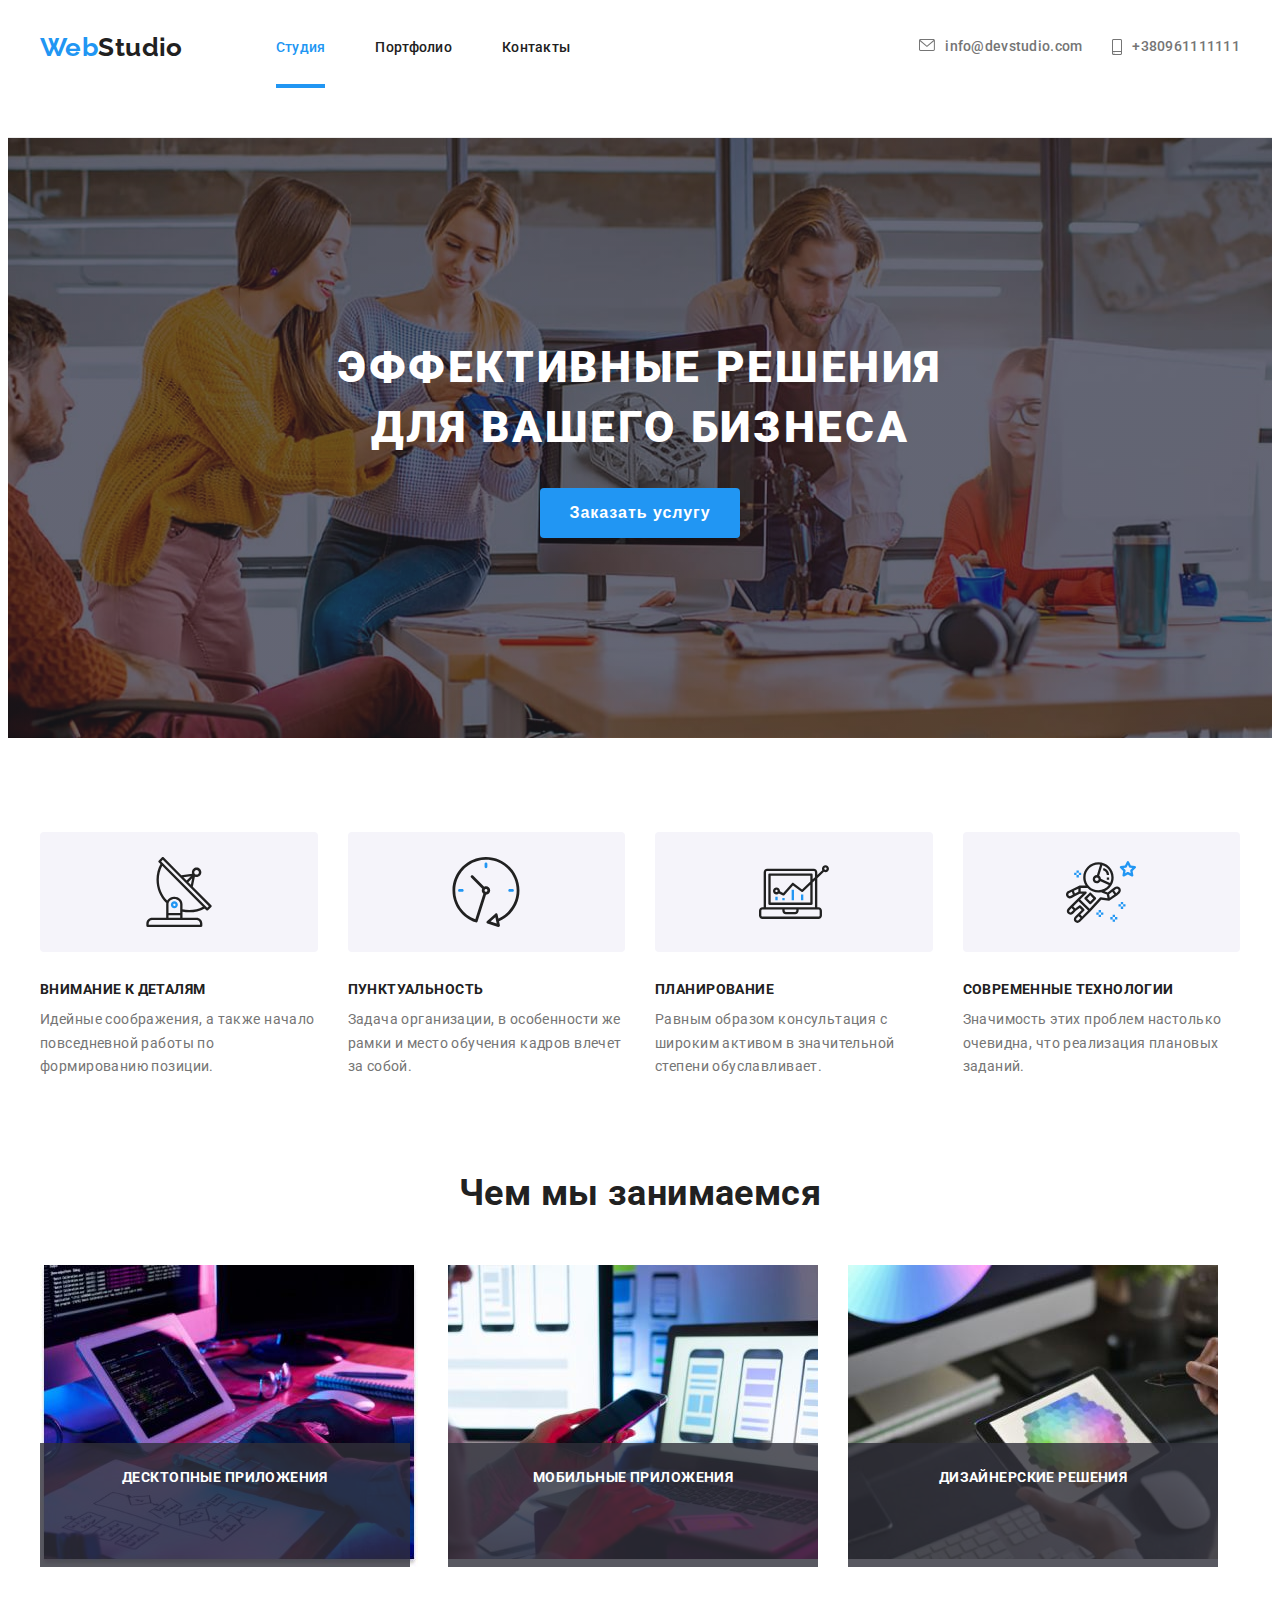
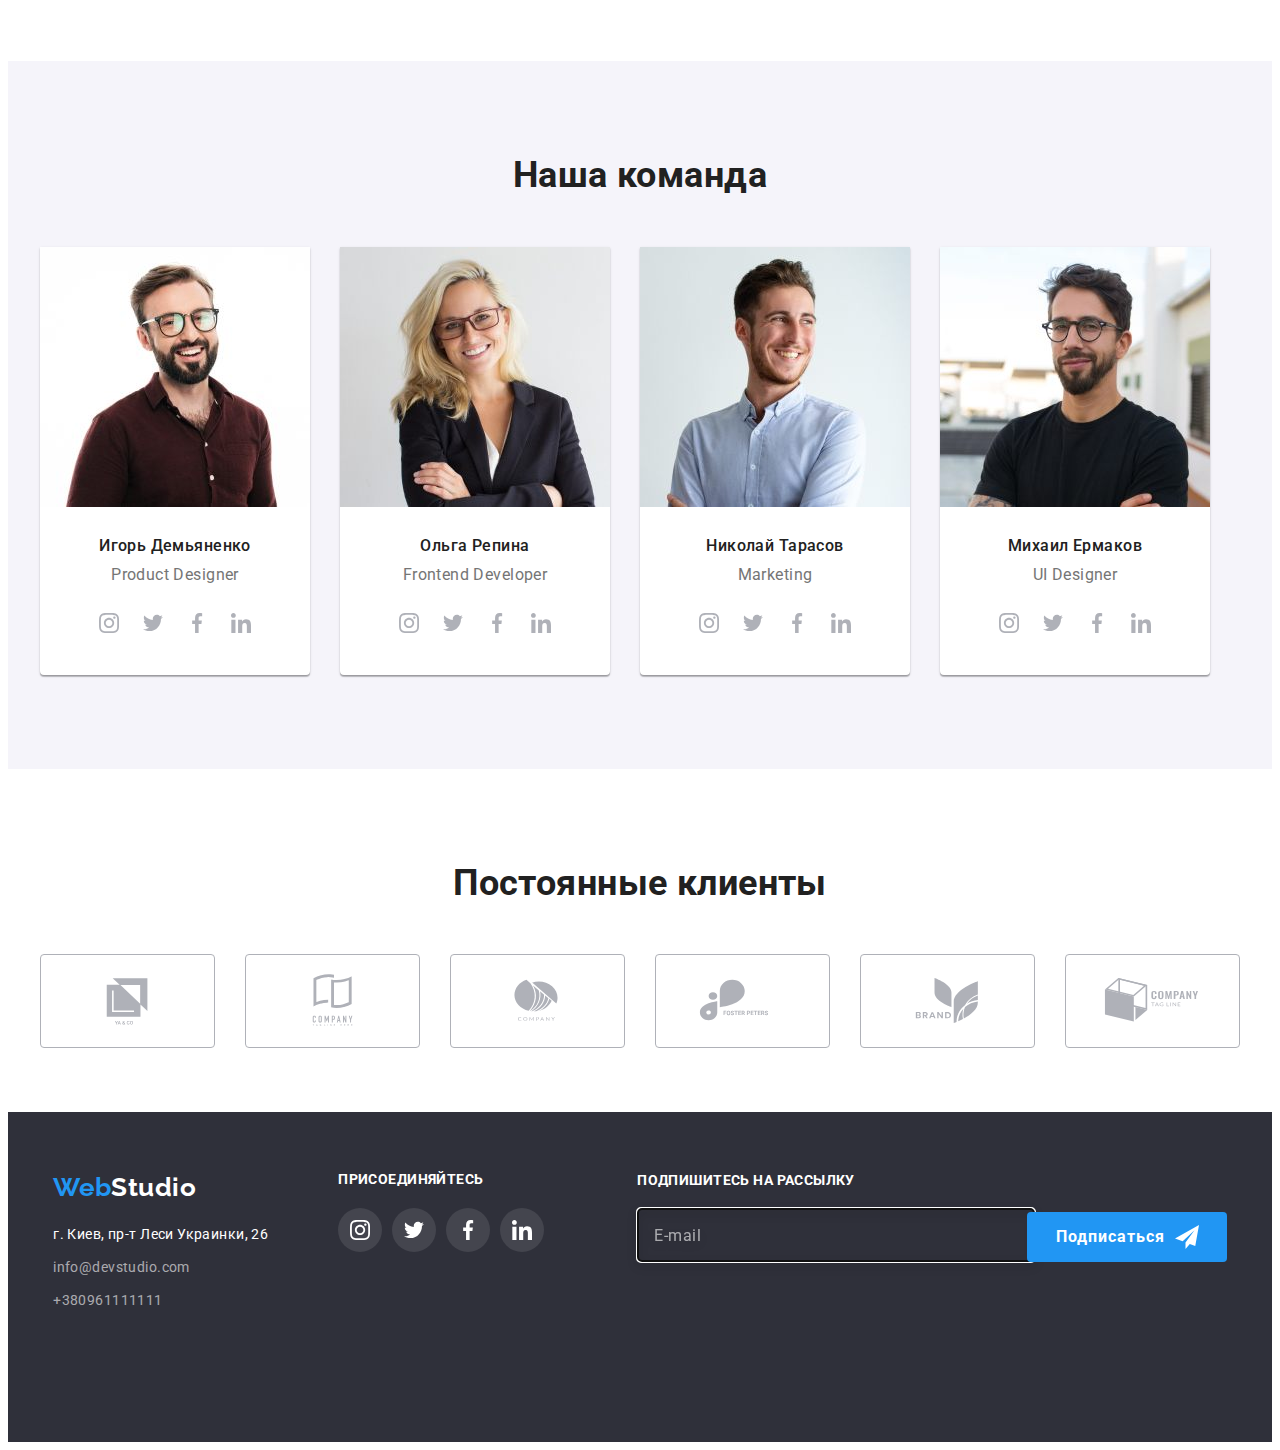
==== commit f1bb7d1c: "beta" ====
--- a/index.html
+++ b/index.html
@@ -166,15 +166,33 @@
                 <ul class="work-list list">
                     <li class="work-list__item"> 
                         <p class="work-list__text">Десктопные приложения</p>
-                        <img src="./images/img1.jpg " alt="Планирование" width=370>
+                        <picture>
+                            <source
+                                srcset="./images/compressjpgdesck-top-work-descktop-1x.jpg 1x, ./images/compressjpgdesck-top-work-descktop-2x.jpg 2x"
+                                media="(min-width:1200px)">
+                            <img src="./images/compressjpgdesck-top-work-descktop-1x.jpg" alt="Планирование">
+                        </picture>
+                       
                     </li>
                     <li class="work-list__item">
                         <p class="work-list__text">Мобильные приложения</p>
-                         <img src="./images/img2.jpg " alt="Веб розробка " width=370>
+                        <picture>
+                            <source
+                                srcset="./images/compressjpgdesck-top-work-mobile-1x.jpg 1x, ./images/compressjpgdesck-top-work-mobile-2x.jpg 2x"
+                                media="(min-width:1200px)">
+                            <img src="./images/compressjpgdesck-top-work-mobile-1x.jpg" alt="Веб розробка ">
+                        </picture>
+                       
                         </li>
                     <li class="work-list__item">
                         <p class="work-list__text">Дизайнерские решения</p>
-                        <img src=" ./images/img3.jpg " alt="Дизайн " width=370>
+                        <picture>
+                            <source
+                                srcset="./images/compressjpgdesck-top-work-tablet-1x.jpg 1x, ./images/compressjpgdesck-top-work-tablet-2x.jpg 2x"
+                                media="(min-width:1200px)">
+                            <img src="./images/compressjpgdesck-top-work-tablet-1x.jpg" alt="Дизайн ">
+                        </picture>
+                        
                     </li>
                 </ul>
             </div>
